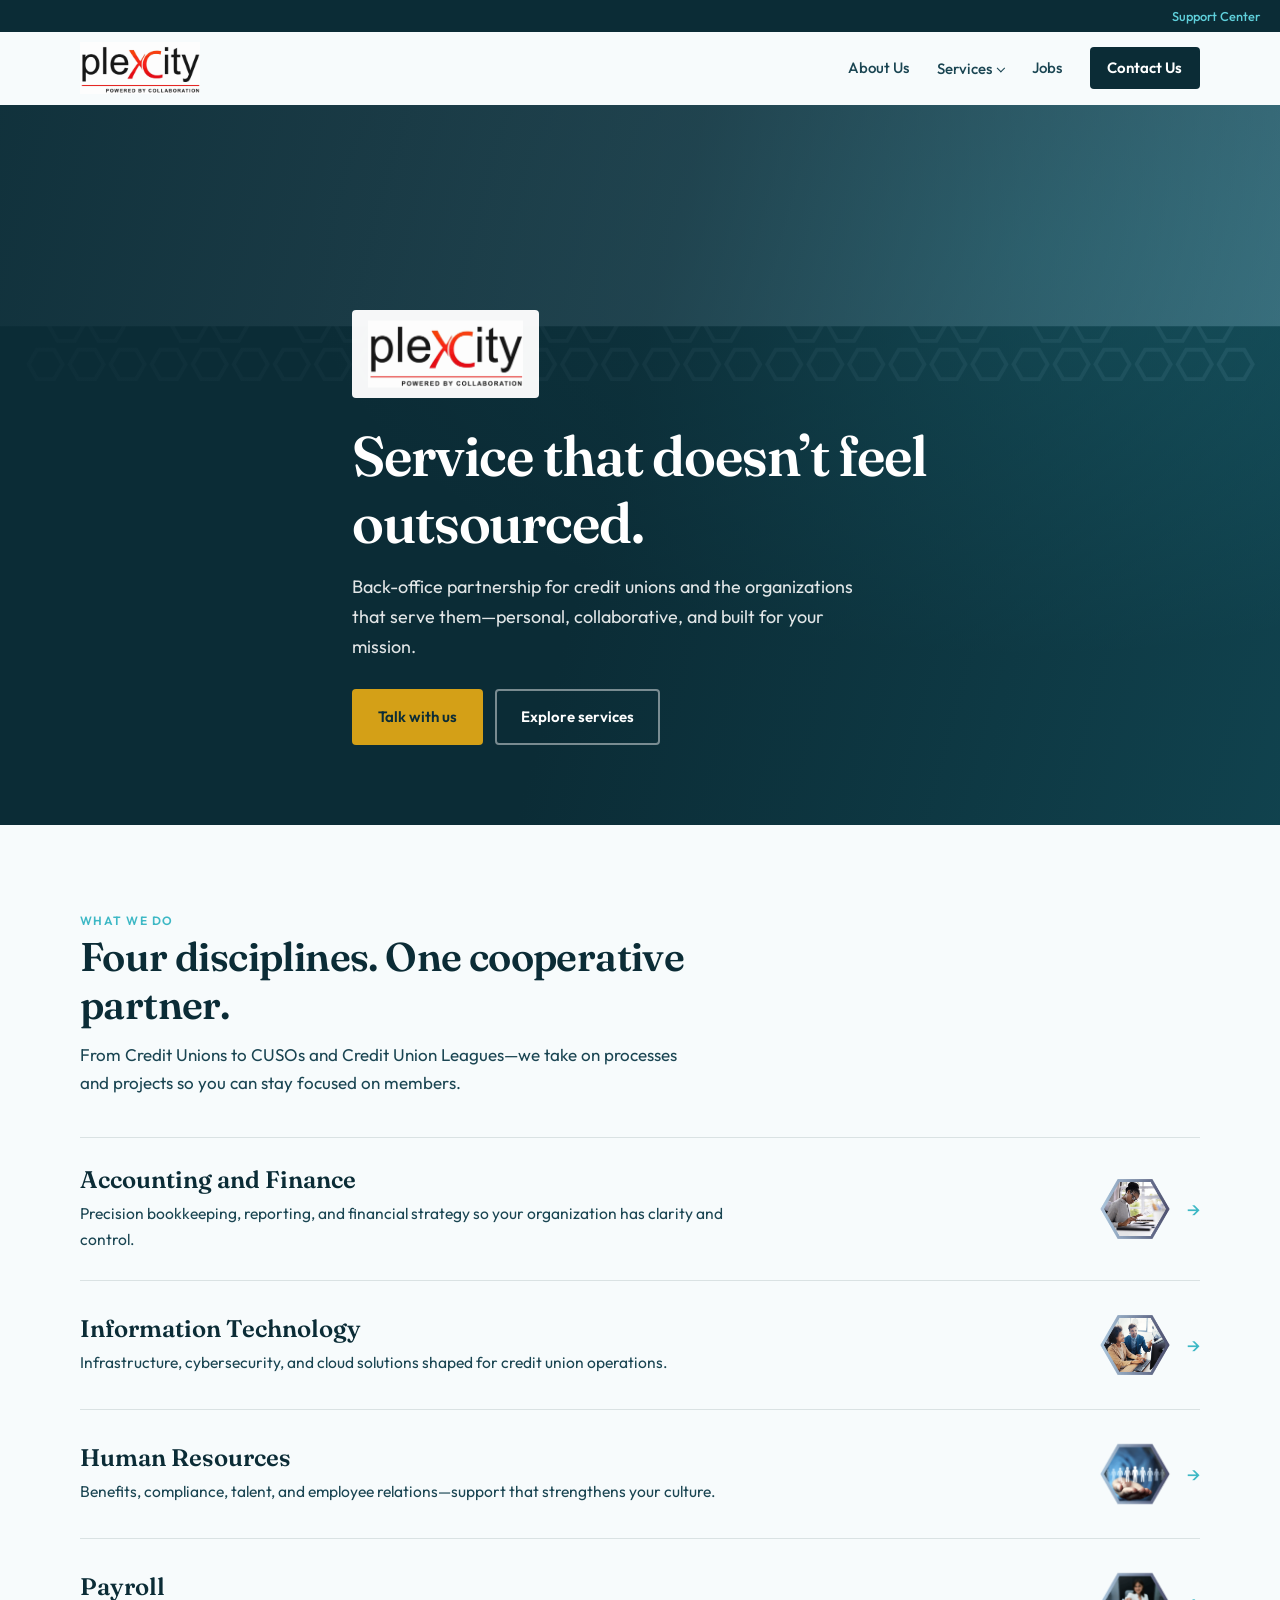
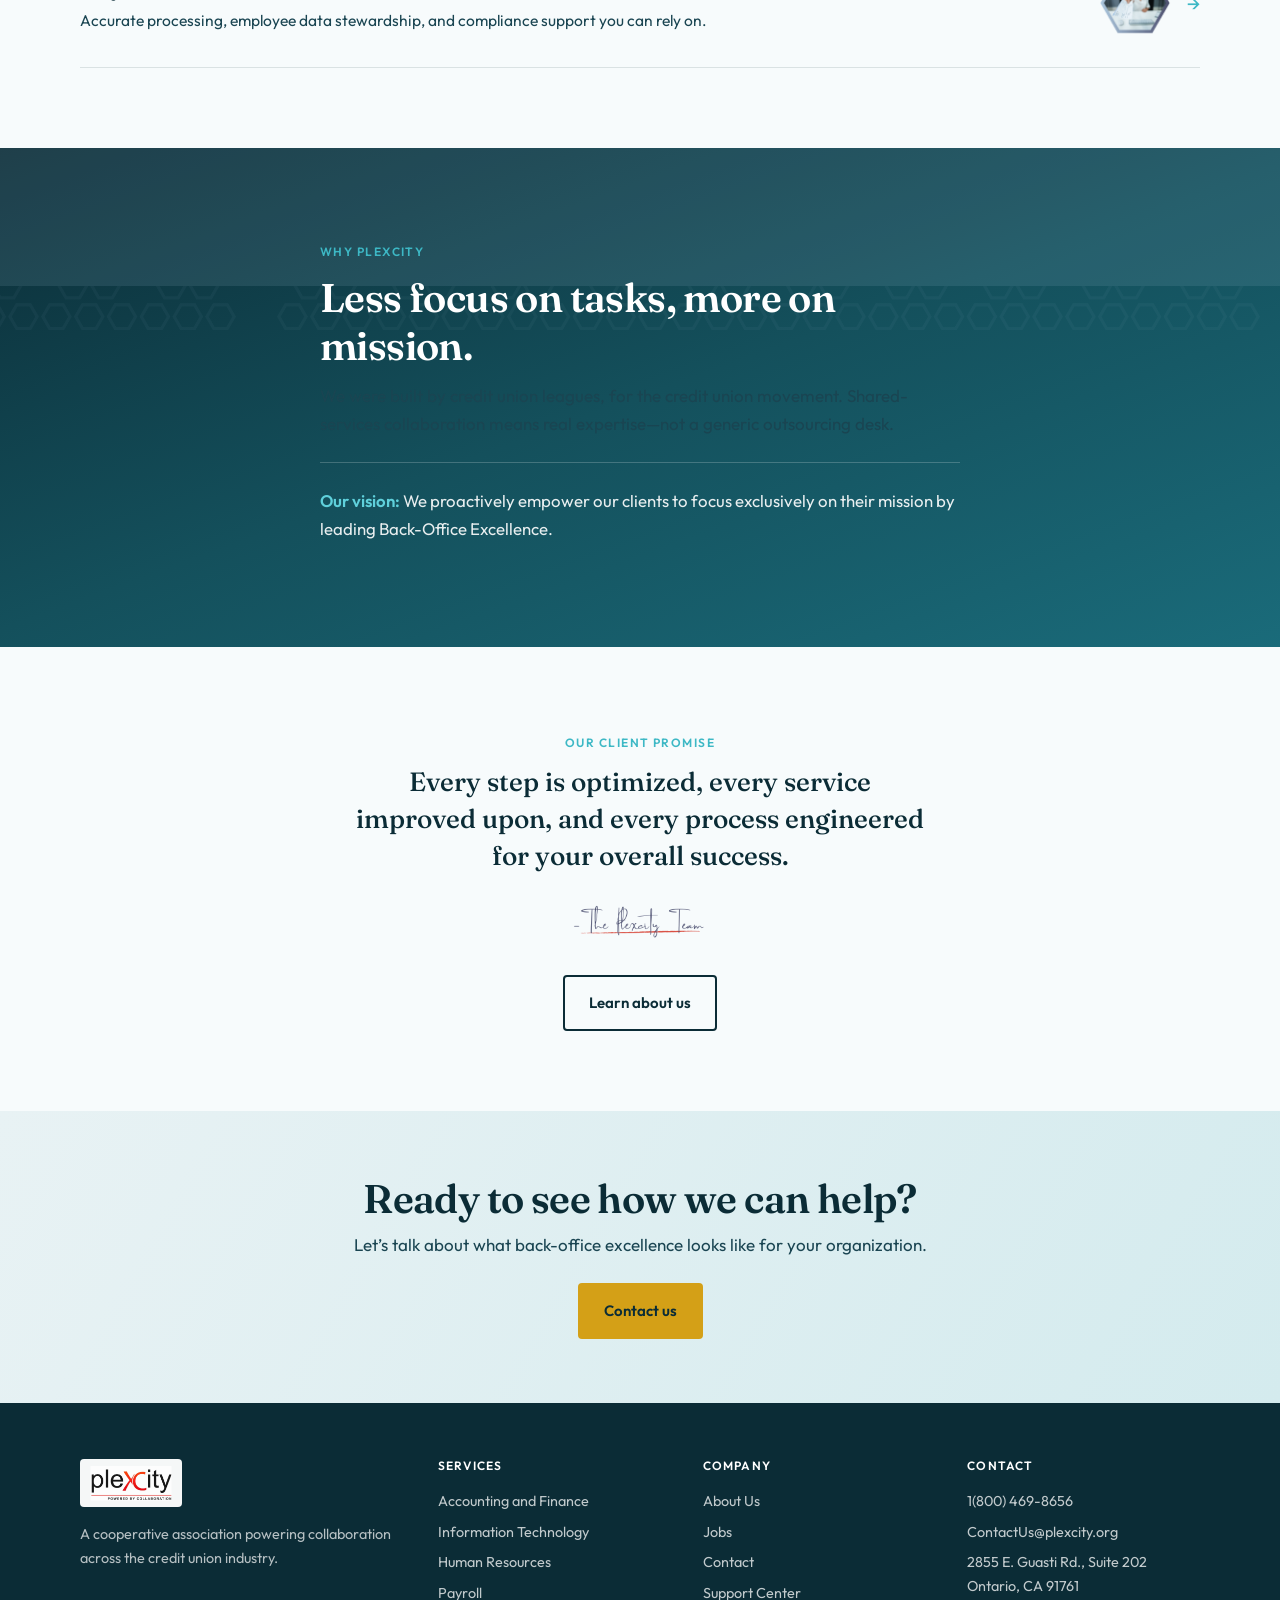
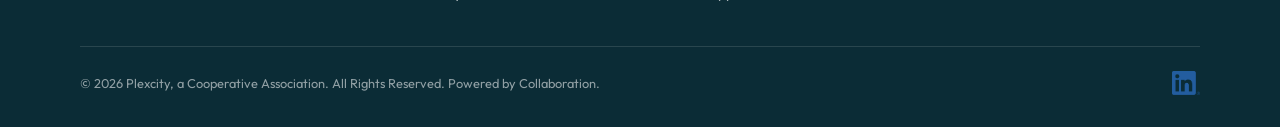
==== index.html @ db1e60e5 "Initial Plexcity multipage redesign. Static multipage site with shared styles, service pages, and br" ====
<!DOCTYPE html>
<html lang="en">
  <head>
    <meta charset="UTF-8" />
    <meta name="viewport" content="width=device-width, initial-scale=1" />
    <title>Plexcity | Powered by Collaboration</title>
    <meta
      name="description"
      content="Plexcity provides back-office excellence for credit unions, CUSOs, and credit union leagues—accounting, IT, HR, and payroll that doesn't feel outsourced."
    />
    <link rel="icon" href="assets/favicon.png" type="image/png" />
    <link rel="stylesheet" href="css/styles.css" />
  </head>
  <body>
    <a class="skip-link" href="#main">Skip to content</a>
    <div class="support-bar">
      <a href="https://plexcity.freshservice.com" target="_blank" rel="noopener">Support Center</a>
    </div>
    <header class="site-header">
      <div class="container header-inner">
        <a class="logo-link" href="index.html" aria-current="page">
          <img src="assets/logo.jpg" alt="Plexcity — Powered by Collaboration" />
        </a>
        <button class="nav-toggle" type="button" aria-expanded="false" aria-controls="site-nav">Menu</button>
        <nav class="site-nav" id="site-nav" aria-label="Primary">
          <a href="about.html">About Us</a>
          <div class="nav-dropdown">
            <button type="button" aria-expanded="false">Services</button>
            <div class="dropdown-menu">
              <a href="services/accounting.html">Accounting and Finance</a>
              <a href="services/it.html">Information Technology</a>
              <a href="services/hr.html">Human Resources</a>
              <a href="services/payroll.html">Payroll</a>
            </div>
          </div>
          <a href="jobs.html">Jobs</a>
          <a class="nav-cta" href="contact.html">Contact Us</a>
        </nav>
      </div>
    </header>

    <main id="main">
      <section class="hero">
        <div class="hero-media" aria-hidden="true">
          <img src="assets/hex-bg.png" alt="" />
        </div>
        <div class="hero-content">
          <div class="hero-brand">
            <img src="assets/logo.jpg" alt="Plexcity" />
          </div>
          <h1>Service that doesn’t feel outsourced.</h1>
          <p class="lede">
            Back-office partnership for credit unions and the organizations that serve them—personal,
            collaborative, and built for your mission.
          </p>
          <div class="btn-group">
            <a class="btn btn-primary" href="contact.html">Talk with us</a>
            <a class="btn btn-secondary" href="#services">Explore services</a>
          </div>
        </div>
      </section>

      <section class="section" id="services">
        <div class="container">
          <div class="section-head reveal">
            <p class="eyebrow">What we do</p>
            <h2>Four disciplines. One cooperative partner.</h2>
            <p>
              From Credit Unions to CUSOs and Credit Union Leagues—we take on processes and projects so
              you can stay focused on members.
            </p>
          </div>
          <div class="service-rows">
            <a class="service-row reveal" href="services/accounting.html">
              <div>
                <h3>Accounting and Finance</h3>
                <p>
                  Precision bookkeeping, reporting, and financial strategy so your organization has
                  clarity and control.
                </p>
              </div>
              <div class="service-row-meta">
                <img src="assets/service-accounting.png" alt="" />
                <span class="service-arrow" aria-hidden="true">→</span>
              </div>
            </a>
            <a class="service-row reveal" href="services/it.html">
              <div>
                <h3>Information Technology</h3>
                <p>
                  Infrastructure, cybersecurity, and cloud solutions shaped for credit union
                  operations.
                </p>
              </div>
              <div class="service-row-meta">
                <img src="assets/service-it.png" alt="" />
                <span class="service-arrow" aria-hidden="true">→</span>
              </div>
            </a>
            <a class="service-row reveal" href="services/hr.html">
              <div>
                <h3>Human Resources</h3>
                <p>
                  Benefits, compliance, talent, and employee relations—support that strengthens your
                  culture.
                </p>
              </div>
              <div class="service-row-meta">
                <img src="assets/service-hr.png" alt="" />
                <span class="service-arrow" aria-hidden="true">→</span>
              </div>
            </a>
            <a class="service-row reveal" href="services/payroll.html">
              <div>
                <h3>Payroll</h3>
                <p>
                  Accurate processing, employee data stewardship, and compliance support you can rely
                  on.
                </p>
              </div>
              <div class="service-row-meta">
                <img src="assets/service-payroll.png" alt="" />
                <span class="service-arrow" aria-hidden="true">→</span>
              </div>
            </a>
          </div>
        </div>
      </section>

      <section class="mission-band">
        <div class="container reveal">
          <p class="eyebrow">Why Plexcity</p>
          <h2>Less focus on tasks, more on mission.</h2>
          <p>
            We were built by credit union leagues, for the credit union movement. Shared-services
            collaboration means real expertise—not a generic outsourcing desk.
          </p>
          <p class="vision">
            <strong>Our vision:</strong> We proactively empower our clients to focus exclusively on
            their mission by leading Back-Office Excellence.
          </p>
        </div>
      </section>

      <section class="section">
        <div class="container">
          <div class="promise reveal">
            <p class="eyebrow">Our Client Promise</p>
            <blockquote>
              Every step is optimized, every service improved upon, and every process engineered for
              your overall success.
            </blockquote>
            <img class="signature" src="assets/signature.png" alt="Signed by the Plexcity Team" />
            <div>
              <a class="btn btn-outline" href="about.html">Learn about us</a>
            </div>
          </div>
        </div>
      </section>

      <section class="cta-band">
        <div class="container reveal">
          <h2>Ready to see how we can help?</h2>
          <p>Let’s talk about what back-office excellence looks like for your organization.</p>
          <a class="btn btn-primary" href="contact.html">Contact us</a>
        </div>
      </section>
    </main>

    <footer class="site-footer">
      <div class="container">
        <div class="footer-grid">
          <div class="footer-brand">
            <img src="assets/logo.jpg" alt="Plexcity" />
            <p>A cooperative association powering collaboration across the credit union industry.</p>
          </div>
          <div>
            <h4>Services</h4>
            <ul>
              <li><a href="services/accounting.html">Accounting and Finance</a></li>
              <li><a href="services/it.html">Information Technology</a></li>
              <li><a href="services/hr.html">Human Resources</a></li>
              <li><a href="services/payroll.html">Payroll</a></li>
            </ul>
          </div>
          <div>
            <h4>Company</h4>
            <ul>
              <li><a href="about.html">About Us</a></li>
              <li><a href="jobs.html">Jobs</a></li>
              <li><a href="contact.html">Contact</a></li>
              <li>
                <a href="https://plexcity.freshservice.com" target="_blank" rel="noopener">Support Center</a>
              </li>
            </ul>
          </div>
          <div>
            <h4>Contact</h4>
            <ul>
              <li><a href="tel:18004698656">1(800) 469-8656</a></li>
              <li><a href="mailto:ContactUs@plexcity.org">ContactUs@plexcity.org</a></li>
              <li>2855 E. Guasti Rd., Suite 202<br />Ontario, CA 91761</li>
            </ul>
          </div>
        </div>
        <div class="footer-bottom">
          <p>© 2026 Plexcity, a Cooperative Association. All Rights Reserved. Powered by Collaboration.</p>
          <a
            class="social-link"
            href="https://www.linkedin.com/company/plexcity"
            target="_blank"
            rel="noopener"
            aria-label="Plexcity on LinkedIn"
          >
            <img src="assets/linkedin.png" alt="" />
          </a>
        </div>
      </div>
    </footer>
    <script src="js/main.js"></script>
  </body>
</html>
---- css/styles.css ----
/* Plexcity redesign — shared styles */
@import url("https://fonts.googleapis.com/css2?family=Fraunces:opsz,wght@9..144,500;9..144,600;9..144,700&family=Outfit:wght@400;500;600;700&display=swap");

:root {
  --ink: #0b2c36;
  --ink-soft: #1a4552;
  --teal: #1a6b7a;
  --aqua: #3db8c5;
  --aqua-bright: #5fd0db;
  --mist: #e8f2f4;
  --paper: #f7fbfc;
  --white: #ffffff;
  --gold: #d4a017;
  --gold-hover: #b8870f;
  --muted: #5a7a82;
  --line: rgba(11, 44, 54, 0.12);
  --shadow: 0 18px 40px rgba(11, 44, 54, 0.12);
  --radius: 4px;
  --font-display: "Fraunces", Georgia, serif;
  --font-body: "Outfit", system-ui, sans-serif;
  --max: 1120px;
  --header-h: 4.5rem;
  --ease: cubic-bezier(0.22, 1, 0.36, 1);
}

*,
*::before,
*::after {
  box-sizing: border-box;
}

html {
  scroll-behavior: smooth;
}

body {
  margin: 0;
  font-family: var(--font-body);
  font-size: 1.0625rem;
  line-height: 1.65;
  color: var(--ink);
  background: var(--paper);
  -webkit-font-smoothing: antialiased;
}

img {
  max-width: 100%;
  height: auto;
  display: block;
}

a {
  color: var(--teal);
  text-decoration-thickness: 1px;
  text-underline-offset: 0.2em;
}

a:hover {
  color: var(--ink);
}

h1,
h2,
h3,
h4 {
  font-family: var(--font-display);
  font-weight: 600;
  line-height: 1.2;
  color: var(--ink);
  margin: 0 0 0.75rem;
}

h1 {
  font-size: clamp(2.25rem, 5vw, 3.5rem);
  letter-spacing: -0.02em;
}

h2 {
  font-size: clamp(1.75rem, 3.5vw, 2.5rem);
  letter-spacing: -0.015em;
}

h3 {
  font-size: clamp(1.25rem, 2vw, 1.5rem);
}

p {
  margin: 0 0 1rem;
  color: var(--ink-soft);
}

.container {
  width: min(100% - 2.5rem, var(--max));
  margin-inline: auto;
}

.skip-link {
  position: absolute;
  left: 1rem;
  top: -100px;
  background: var(--ink);
  color: var(--white);
  padding: 0.5rem 1rem;
  z-index: 1000;
}

.skip-link:focus {
  top: 1rem;
}

/* ——— Header ——— */
.site-header {
  position: sticky;
  top: 0;
  z-index: 100;
  background: rgba(247, 251, 252, 0.92);
  backdrop-filter: blur(12px);
  border-bottom: 1px solid transparent;
  transition: border-color 0.3s var(--ease), box-shadow 0.3s var(--ease);
}

.site-header.is-scrolled {
  border-bottom-color: var(--line);
  box-shadow: 0 4px 24px rgba(11, 44, 54, 0.06);
}

.header-inner {
  display: flex;
  align-items: center;
  justify-content: space-between;
  min-height: var(--header-h);
  gap: 1.5rem;
}

.logo-link {
  display: block;
  flex-shrink: 0;
}

.logo-link img {
  height: 52px;
  width: auto;
}

.nav-toggle {
  display: none;
  background: none;
  border: 1px solid var(--line);
  border-radius: var(--radius);
  padding: 0.5rem 0.75rem;
  font-family: var(--font-body);
  font-size: 0.875rem;
  font-weight: 600;
  color: var(--ink);
  cursor: pointer;
}

.site-nav {
  display: flex;
  align-items: center;
  gap: 0.25rem 1.75rem;
}

.site-nav a {
  color: var(--ink-soft);
  text-decoration: none;
  font-size: 0.9375rem;
  font-weight: 500;
  transition: color 0.2s;
}

.site-nav a:hover,
.site-nav a[aria-current="page"] {
  color: var(--teal);
}

.nav-dropdown {
  position: relative;
}

.nav-dropdown > button {
  background: none;
  border: none;
  font-family: var(--font-body);
  font-size: 0.9375rem;
  font-weight: 500;
  color: var(--ink-soft);
  cursor: pointer;
  padding: 0;
  display: inline-flex;
  align-items: center;
  gap: 0.35rem;
}

.nav-dropdown > button:hover,
.nav-dropdown.is-open > button {
  color: var(--teal);
}

.nav-dropdown > button::after {
  content: "";
  width: 0.4rem;
  height: 0.4rem;
  border-right: 1.5px solid currentColor;
  border-bottom: 1.5px solid currentColor;
  transform: rotate(45deg) translateY(-1px);
  transition: transform 0.2s;
}

.nav-dropdown.is-open > button::after {
  transform: rotate(-135deg) translateY(-1px);
}

.dropdown-menu {
  display: none;
  position: absolute;
  top: calc(100% + 0.75rem);
  left: 0;
  min-width: 220px;
  background: var(--white);
  border: 1px solid var(--line);
  border-radius: var(--radius);
  box-shadow: var(--shadow);
  padding: 0.5rem 0;
  z-index: 50;
}

.nav-dropdown.is-open .dropdown-menu {
  display: block;
  animation: fadeDown 0.25s var(--ease);
}

.dropdown-menu a {
  display: block;
  padding: 0.6rem 1.1rem;
  color: var(--ink-soft);
  text-decoration: none;
  font-size: 0.9rem;
}

.dropdown-menu a:hover {
  background: var(--mist);
  color: var(--teal);
}

.nav-cta {
  background: var(--ink) !important;
  color: var(--white) !important;
  padding: 0.55rem 1.1rem !important;
  border-radius: var(--radius);
  text-decoration: none !important;
  font-weight: 600 !important;
  transition: background 0.2s !important;
}

.nav-cta:hover {
  background: var(--teal) !important;
  color: var(--white) !important;
}

.support-bar {
  background: var(--ink);
  color: rgba(255, 255, 255, 0.85);
  font-size: 0.8rem;
  text-align: right;
  padding: 0.35rem 0;
}

.support-bar a {
  color: var(--aqua-bright);
  text-decoration: none;
  margin-right: 1.25rem;
  font-weight: 500;
}

.support-bar a:hover {
  color: var(--white);
}

/* ——— Buttons ——— */
.btn {
  display: inline-flex;
  align-items: center;
  justify-content: center;
  gap: 0.5rem;
  font-family: var(--font-body);
  font-size: 0.9375rem;
  font-weight: 600;
  padding: 0.85rem 1.5rem;
  border-radius: var(--radius);
  border: 2px solid transparent;
  text-decoration: none;
  cursor: pointer;
  transition: background 0.25s, color 0.25s, border-color 0.25s, transform 0.25s;
}

.btn:hover {
  transform: translateY(-1px);
}

.btn-primary {
  background: var(--gold);
  color: var(--ink);
}

.btn-primary:hover {
  background: var(--gold-hover);
  color: var(--ink);
}

.btn-secondary {
  background: transparent;
  color: var(--white);
  border-color: rgba(255, 255, 255, 0.45);
}

.btn-secondary:hover {
  background: rgba(255, 255, 255, 0.12);
  color: var(--white);
  border-color: var(--white);
}

.btn-outline {
  background: transparent;
  color: var(--ink);
  border-color: var(--ink);
}

.btn-outline:hover {
  background: var(--ink);
  color: var(--white);
}

.btn-group {
  display: flex;
  flex-wrap: wrap;
  gap: 0.75rem;
  margin-top: 1.75rem;
}

/* ——— Hero ——— */
.hero {
  position: relative;
  min-height: min(92vh, 720px);
  display: flex;
  align-items: flex-end;
  overflow: hidden;
  background: var(--ink);
  color: var(--white);
}

.hero-media {
  position: absolute;
  inset: 0;
  z-index: 0;
}

.hero-media img,
.hero-media video {
  width: 100%;
  height: 100%;
  object-fit: cover;
  opacity: 0.45;
}

.hero-media::after {
  content: "";
  position: absolute;
  inset: 0;
  background:
    linear-gradient(105deg, rgba(11, 44, 54, 0.92) 0%, rgba(11, 44, 54, 0.7) 48%, rgba(26, 107, 122, 0.35) 100%),
    radial-gradient(ellipse at 80% 20%, rgba(61, 184, 197, 0.25), transparent 50%);
}

.hero-content {
  position: relative;
  z-index: 1;
  width: min(100% - 2.5rem, var(--max));
  margin: 0 auto;
  padding: 4rem 0 5rem;
  max-width: 36rem;
}

.hero-brand {
  margin-bottom: 1.5rem;
  opacity: 0;
  animation: riseIn 0.8s var(--ease) 0.1s forwards;
}

.hero-brand img {
  height: clamp(64px, 10vw, 88px);
  width: auto;
  background: rgba(255, 255, 255, 0.96);
  padding: 0.65rem 1rem;
  border-radius: var(--radius);
}

.hero h1 {
  color: var(--white);
  margin-bottom: 1rem;
  opacity: 0;
  animation: riseIn 0.8s var(--ease) 0.25s forwards;
}

.hero .lede {
  color: rgba(255, 255, 255, 0.88);
  font-size: 1.125rem;
  max-width: 32rem;
  margin-bottom: 0;
  opacity: 0;
  animation: riseIn 0.8s var(--ease) 0.4s forwards;
}

.hero .btn-group {
  opacity: 0;
  animation: riseIn 0.8s var(--ease) 0.55s forwards;
}

/* Page hero (inner pages) */
.page-hero {
  position: relative;
  padding: 4.5rem 0 3.5rem;
  background:
    linear-gradient(135deg, var(--ink) 0%, var(--ink-soft) 55%, var(--teal) 100%);
  color: var(--white);
  overflow: hidden;
}

.page-hero::before {
  content: "";
  position: absolute;
  inset: 0;
  background-image: url("../assets/hex-bg.png");
  background-size: cover;
  background-position: center;
  opacity: 0.15;
  mix-blend-mode: soft-light;
}

.page-hero .container {
  position: relative;
  z-index: 1;
}

.page-hero h1 {
  color: var(--white);
  max-width: 18ch;
}

.page-hero .lede {
  color: rgba(255, 255, 255, 0.88);
  max-width: 36rem;
  font-size: 1.125rem;
  margin-bottom: 0;
}

.eyebrow {
  display: inline-block;
  font-family: var(--font-body);
  font-size: 0.75rem;
  font-weight: 600;
  letter-spacing: 0.12em;
  text-transform: uppercase;
  color: var(--aqua);
  margin-bottom: 0.75rem;
}

.page-hero .eyebrow {
  color: var(--aqua-bright);
}

/* ——— Sections ——— */
.section {
  padding: 5rem 0;
}

.section-tight {
  padding: 3.5rem 0;
}

.section-mist {
  background: var(--mist);
}

.section-ink {
  background: var(--ink);
  color: var(--white);
}

.section-ink h2,
.section-ink h3 {
  color: var(--white);
}

.section-ink p {
  color: rgba(255, 255, 255, 0.82);
}

.section-head {
  max-width: 38rem;
  margin-bottom: 2.5rem;
}

.section-head p {
  margin-bottom: 0;
}

/* Mission band */
.mission-band {
  position: relative;
  padding: 5.5rem 0;
  background:
    linear-gradient(160deg, #0b2c36 0%, #14505c 50%, #1a6b7a 100%);
  color: var(--white);
  overflow: hidden;
}

.mission-band::before {
  content: "";
  position: absolute;
  inset: 0;
  background-image: url("../assets/hex-bg.png");
  background-size: 80%;
  background-position: right center;
  opacity: 0.12;
}

.mission-band .container {
  position: relative;
  z-index: 1;
  max-width: 40rem;
}

.mission-band h2 {
  color: var(--white);
}

.mission-band .vision {
  margin-top: 1.5rem;
  padding-top: 1.5rem;
  border-top: 1px solid rgba(255, 255, 255, 0.2);
  font-size: 1.05rem;
  color: rgba(255, 255, 255, 0.9);
}

.mission-band .vision strong {
  color: var(--aqua-bright);
  font-weight: 600;
}

/* Service links — not cards; editorial rows */
.service-rows {
  display: grid;
  gap: 0;
  border-top: 1px solid var(--line);
}

.service-row {
  display: grid;
  grid-template-columns: minmax(0, 1fr) auto;
  gap: 1.5rem;
  align-items: center;
  padding: 1.75rem 0;
  border-bottom: 1px solid var(--line);
  text-decoration: none;
  color: inherit;
  transition: background 0.25s, padding 0.25s;
}

.service-row:hover {
  background: rgba(61, 184, 197, 0.08);
  padding-left: 0.75rem;
  padding-right: 0.75rem;
}

.service-row h3 {
  margin-bottom: 0.35rem;
  color: var(--ink);
  transition: color 0.2s;
}

.service-row:hover h3 {
  color: var(--teal);
}

.service-row p {
  margin: 0;
  font-size: 0.975rem;
  max-width: 42rem;
}

.service-row-meta {
  display: flex;
  align-items: center;
  gap: 1rem;
  flex-shrink: 0;
}

.service-row-meta img {
  width: 72px;
  height: 72px;
  object-fit: cover;
  border-radius: 50%;
}

.service-arrow {
  font-size: 1.25rem;
  color: var(--aqua);
  transition: transform 0.25s var(--ease);
}

.service-row:hover .service-arrow {
  transform: translateX(4px);
}

/* Promise */
.promise {
  text-align: center;
  max-width: 36rem;
  margin: 0 auto;
}

.promise h2 {
  margin-bottom: 1rem;
}

.promise blockquote {
  font-family: var(--font-display);
  font-size: clamp(1.25rem, 2.5vw, 1.65rem);
  font-weight: 500;
  line-height: 1.4;
  color: var(--ink);
  margin: 0 0 1.5rem;
  quotes: none;
}

.promise .signature {
  margin: 0 auto 1.75rem;
  height: 48px;
  width: auto;
  opacity: 0.85;
}

/* Values grid */
.values {
  display: grid;
  grid-template-columns: repeat(2, 1fr);
  gap: 2rem 2.5rem;
}

.value-item h3 {
  margin-bottom: 0.4rem;
  font-size: 1.15rem;
}

.value-item p {
  margin: 0;
  font-size: 0.975rem;
}

/* Story / content layout */
.split {
  display: grid;
  grid-template-columns: 1fr 1fr;
  gap: 3rem;
  align-items: start;
}

.split-wide {
  grid-template-columns: 1.1fr 0.9fr;
}

.stat-list {
  list-style: none;
  margin: 1.5rem 0 0;
  padding: 0;
  display: grid;
  gap: 1.25rem;
}

.stat-list li {
  padding-left: 1rem;
  border-left: 3px solid var(--aqua);
}

.stat-list strong {
  display: block;
  font-family: var(--font-display);
  font-size: 1.5rem;
  color: var(--ink);
  margin-bottom: 0.15rem;
}

.stat-list span {
  font-size: 0.9rem;
  color: var(--muted);
}

/* Service detail */
.service-intro {
  max-width: 40rem;
  margin-bottom: 3rem;
}

.offerings {
  display: grid;
  gap: 2.5rem;
}

.offering h3 {
  padding-bottom: 0.75rem;
  border-bottom: 2px solid var(--aqua);
  margin-bottom: 1rem;
}

.offering ul {
  margin: 0;
  padding: 0;
  list-style: none;
  display: grid;
  gap: 0.55rem;
}

.offering li {
  position: relative;
  padding-left: 1.25rem;
  color: var(--ink-soft);
  font-size: 0.975rem;
}

.offering li::before {
  content: "";
  position: absolute;
  left: 0;
  top: 0.55em;
  width: 0.45rem;
  height: 0.45rem;
  background: var(--teal);
  border-radius: 50%;
}

.tools-note {
  margin-top: 3rem;
  padding: 1.75rem 2rem;
  background: var(--mist);
  border-left: 4px solid var(--teal);
}

.tools-note p:last-child {
  margin-bottom: 0;
}

.testimonial {
  margin: 0;
  padding: 0;
}

.testimonial p {
  font-family: var(--font-display);
  font-size: clamp(1.2rem, 2.2vw, 1.5rem);
  font-weight: 500;
  line-height: 1.4;
  color: var(--ink);
  margin-bottom: 1rem;
}

.testimonial cite {
  font-style: normal;
  font-size: 0.9rem;
  color: var(--muted);
  font-weight: 500;
}

.compliance {
  font-size: 0.9rem;
  color: var(--muted);
  margin-top: 1.5rem;
}

/* Contact */
.contact-grid {
  display: grid;
  grid-template-columns: 1fr 1fr;
  gap: 3rem;
}

.contact-details {
  list-style: none;
  margin: 0;
  padding: 0;
  display: grid;
  gap: 1.5rem;
}

.contact-details li strong {
  display: block;
  font-size: 0.75rem;
  letter-spacing: 0.1em;
  text-transform: uppercase;
  color: var(--teal);
  margin-bottom: 0.35rem;
}

.contact-details a {
  color: var(--ink);
  text-decoration: none;
  font-size: 1.15rem;
  font-weight: 500;
}

.contact-details a:hover {
  color: var(--teal);
}

.contact-form {
  display: grid;
  gap: 1rem;
}

.contact-form label {
  display: grid;
  gap: 0.35rem;
  font-size: 0.875rem;
  font-weight: 600;
  color: var(--ink);
}

.contact-form input,
.contact-form select,
.contact-form textarea {
  font-family: var(--font-body);
  font-size: 1rem;
  padding: 0.75rem 0.9rem;
  border: 1px solid var(--line);
  border-radius: var(--radius);
  background: var(--white);
  color: var(--ink);
}

.contact-form input:focus,
.contact-form select:focus,
.contact-form textarea:focus {
  outline: 2px solid var(--aqua);
  outline-offset: 1px;
  border-color: var(--aqua);
}

.contact-form textarea {
  min-height: 140px;
  resize: vertical;
}

.form-note {
  font-size: 0.85rem;
  color: var(--muted);
  margin: 0;
}

/* CTA band */
.cta-band {
  padding: 4rem 0;
  text-align: center;
  background: linear-gradient(120deg, var(--mist), #d4ebee);
}

.cta-band h2 {
  margin-bottom: 0.5rem;
}

.cta-band p {
  margin-bottom: 1.5rem;
}

/* Footer */
.site-footer {
  background: var(--ink);
  color: rgba(255, 255, 255, 0.75);
  padding: 3.5rem 0 2rem;
  font-size: 0.9rem;
}

.footer-grid {
  display: grid;
  grid-template-columns: 1.4fr 1fr 1fr 1fr;
  gap: 2rem;
  margin-bottom: 2.5rem;
}

.footer-brand img {
  height: 48px;
  width: auto;
  margin-bottom: 1rem;
  background: rgba(255, 255, 255, 0.96);
  padding: 0.4rem 0.65rem;
  border-radius: var(--radius);
}

.footer-brand p {
  color: rgba(255, 255, 255, 0.7);
  font-size: 0.9rem;
  max-width: 22rem;
}

.site-footer h4 {
  color: var(--white);
  font-family: var(--font-body);
  font-size: 0.75rem;
  font-weight: 600;
  letter-spacing: 0.1em;
  text-transform: uppercase;
  margin-bottom: 1rem;
}

.site-footer ul {
  list-style: none;
  margin: 0;
  padding: 0;
  display: grid;
  gap: 0.45rem;
}

.site-footer a {
  color: rgba(255, 255, 255, 0.75);
  text-decoration: none;
}

.site-footer a:hover {
  color: var(--aqua-bright);
}

.footer-bottom {
  padding-top: 1.5rem;
  border-top: 1px solid rgba(255, 255, 255, 0.12);
  display: flex;
  flex-wrap: wrap;
  justify-content: space-between;
  gap: 1rem;
  align-items: center;
}

.footer-bottom p {
  margin: 0;
  color: rgba(255, 255, 255, 0.55);
  font-size: 0.8rem;
}

.social-link img {
  width: 28px;
  height: auto;
  opacity: 0.85;
}

.social-link:hover img {
  opacity: 1;
}

/* Reveal on scroll */
.reveal {
  opacity: 0;
  transform: translateY(24px);
  transition: opacity 0.7s var(--ease), transform 0.7s var(--ease);
}

.reveal.is-visible {
  opacity: 1;
  transform: translateY(0);
}

@keyframes riseIn {
  from {
    opacity: 0;
    transform: translateY(20px);
  }
  to {
    opacity: 1;
    transform: translateY(0);
  }
}

@keyframes fadeDown {
  from {
    opacity: 0;
    transform: translateY(-6px);
  }
  to {
    opacity: 1;
    transform: translateY(0);
  }
}

/* ——— Responsive ——— */
@media (max-width: 900px) {
  .split,
  .split-wide,
  .contact-grid,
  .footer-grid {
    grid-template-columns: 1fr;
  }

  .values {
    grid-template-columns: 1fr;
  }

  .service-row {
    grid-template-columns: 1fr;
    gap: 1rem;
  }

  .service-row-meta {
    justify-content: space-between;
  }

  .nav-toggle {
    display: block;
  }

  .site-nav {
    display: none;
    position: absolute;
    top: 100%;
    left: 0;
    right: 0;
    flex-direction: column;
    align-items: stretch;
    background: var(--white);
    border-bottom: 1px solid var(--line);
    box-shadow: var(--shadow);
    padding: 1rem 1.25rem 1.25rem;
    gap: 0;
  }

  .site-nav.is-open {
    display: flex;
  }

  .site-nav a,
  .nav-dropdown > button {
    padding: 0.75rem 0;
    border-bottom: 1px solid var(--line);
    width: 100%;
    text-align: left;
    justify-content: space-between;
  }

  .nav-cta {
    margin-top: 0.75rem;
    text-align: center !important;
    border-bottom: none !important;
  }

  .dropdown-menu {
    position: static;
    box-shadow: none;
    border: none;
    padding: 0 0 0.5rem 0.75rem;
    min-width: 0;
  }

  .header-inner {
    position: relative;
  }
}

@media (max-width: 600px) {
  .hero {
    min-height: 85vh;
    align-items: center;
  }

  .hero-content {
    padding: 3rem 0 3.5rem;
  }

  .section {
    padding: 3.5rem 0;
  }

  .service-row-meta img {
    width: 56px;
    height: 56px;
  }
}

@media (prefers-reduced-motion: reduce) {
  *,
  *::before,
  *::after {
    animation-duration: 0.01ms !important;
    animation-iteration-count: 1 !important;
    transition-duration: 0.01ms !important;
  }

  .reveal {
    opacity: 1;
    transform: none;
  }

  .hero-brand,
  .hero h1,
  .hero .lede,
  .hero .btn-group {
    opacity: 1;
    animation: none;
  }
}
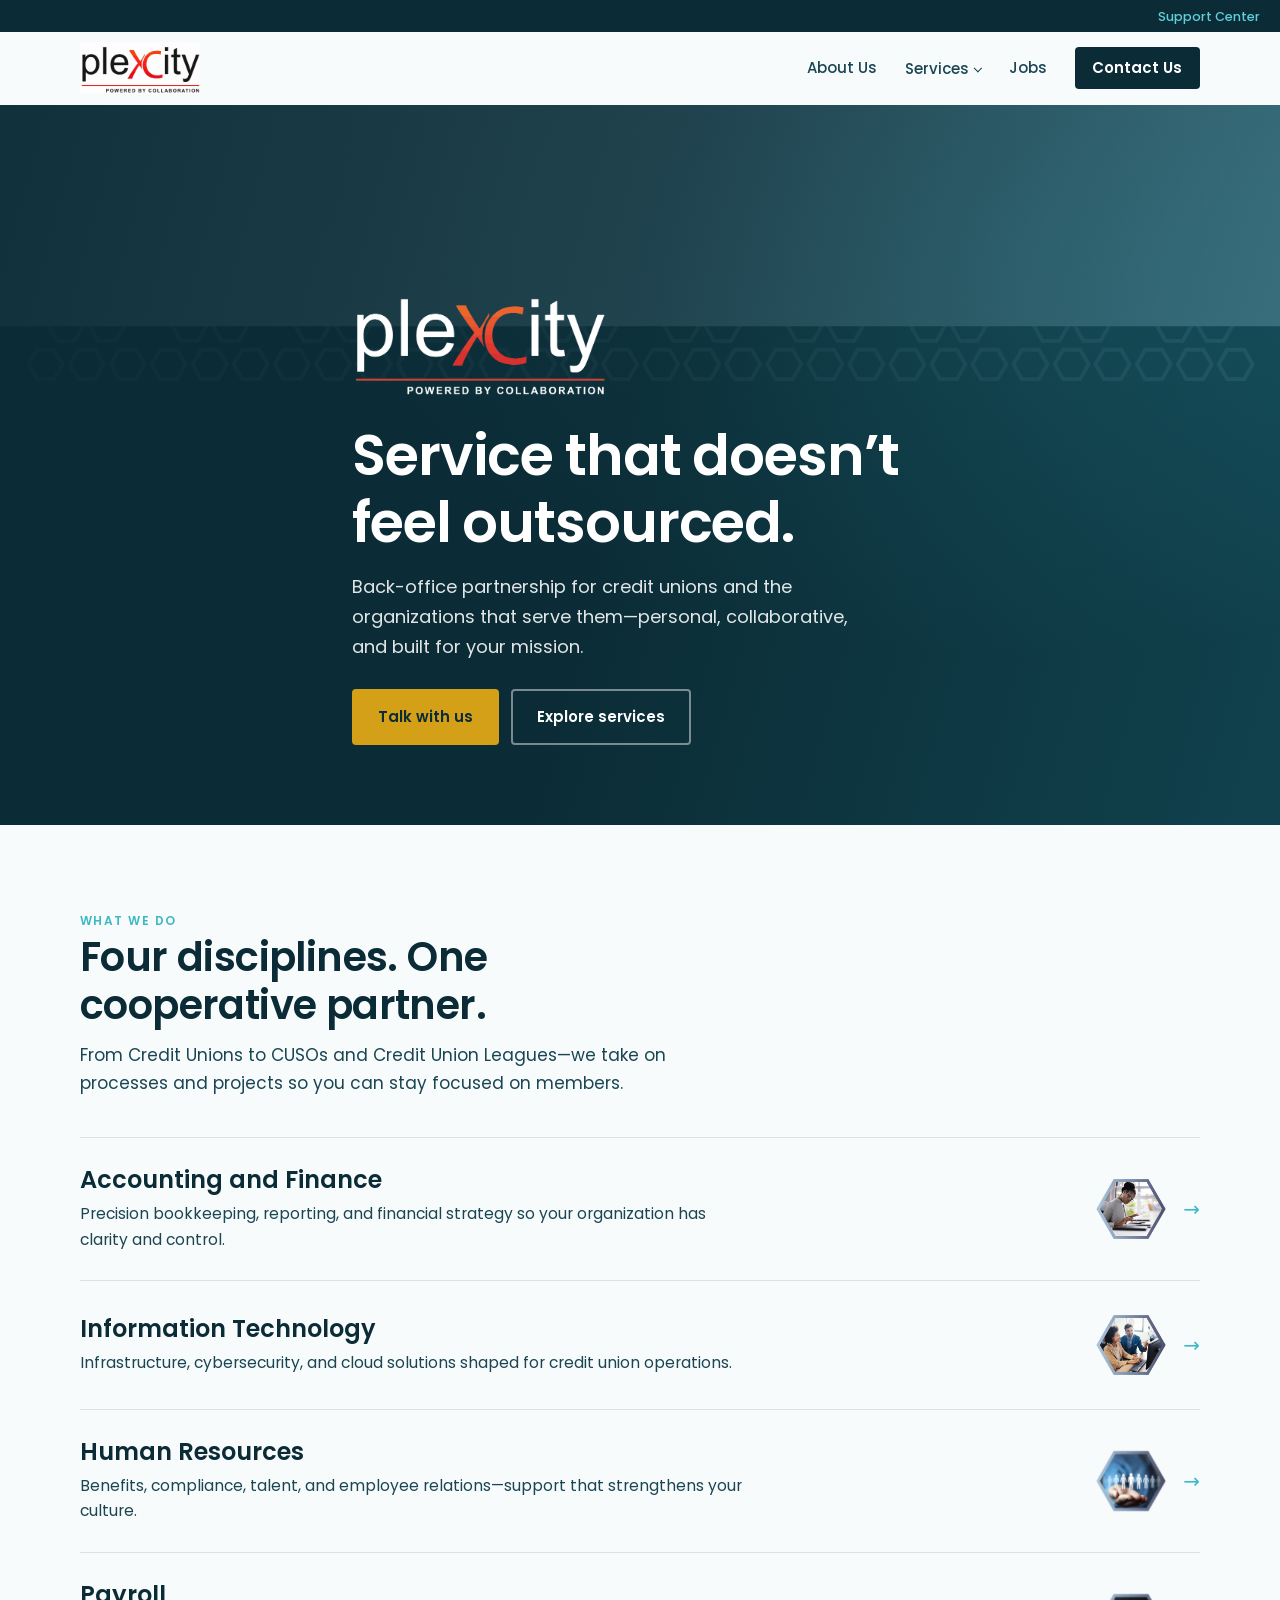
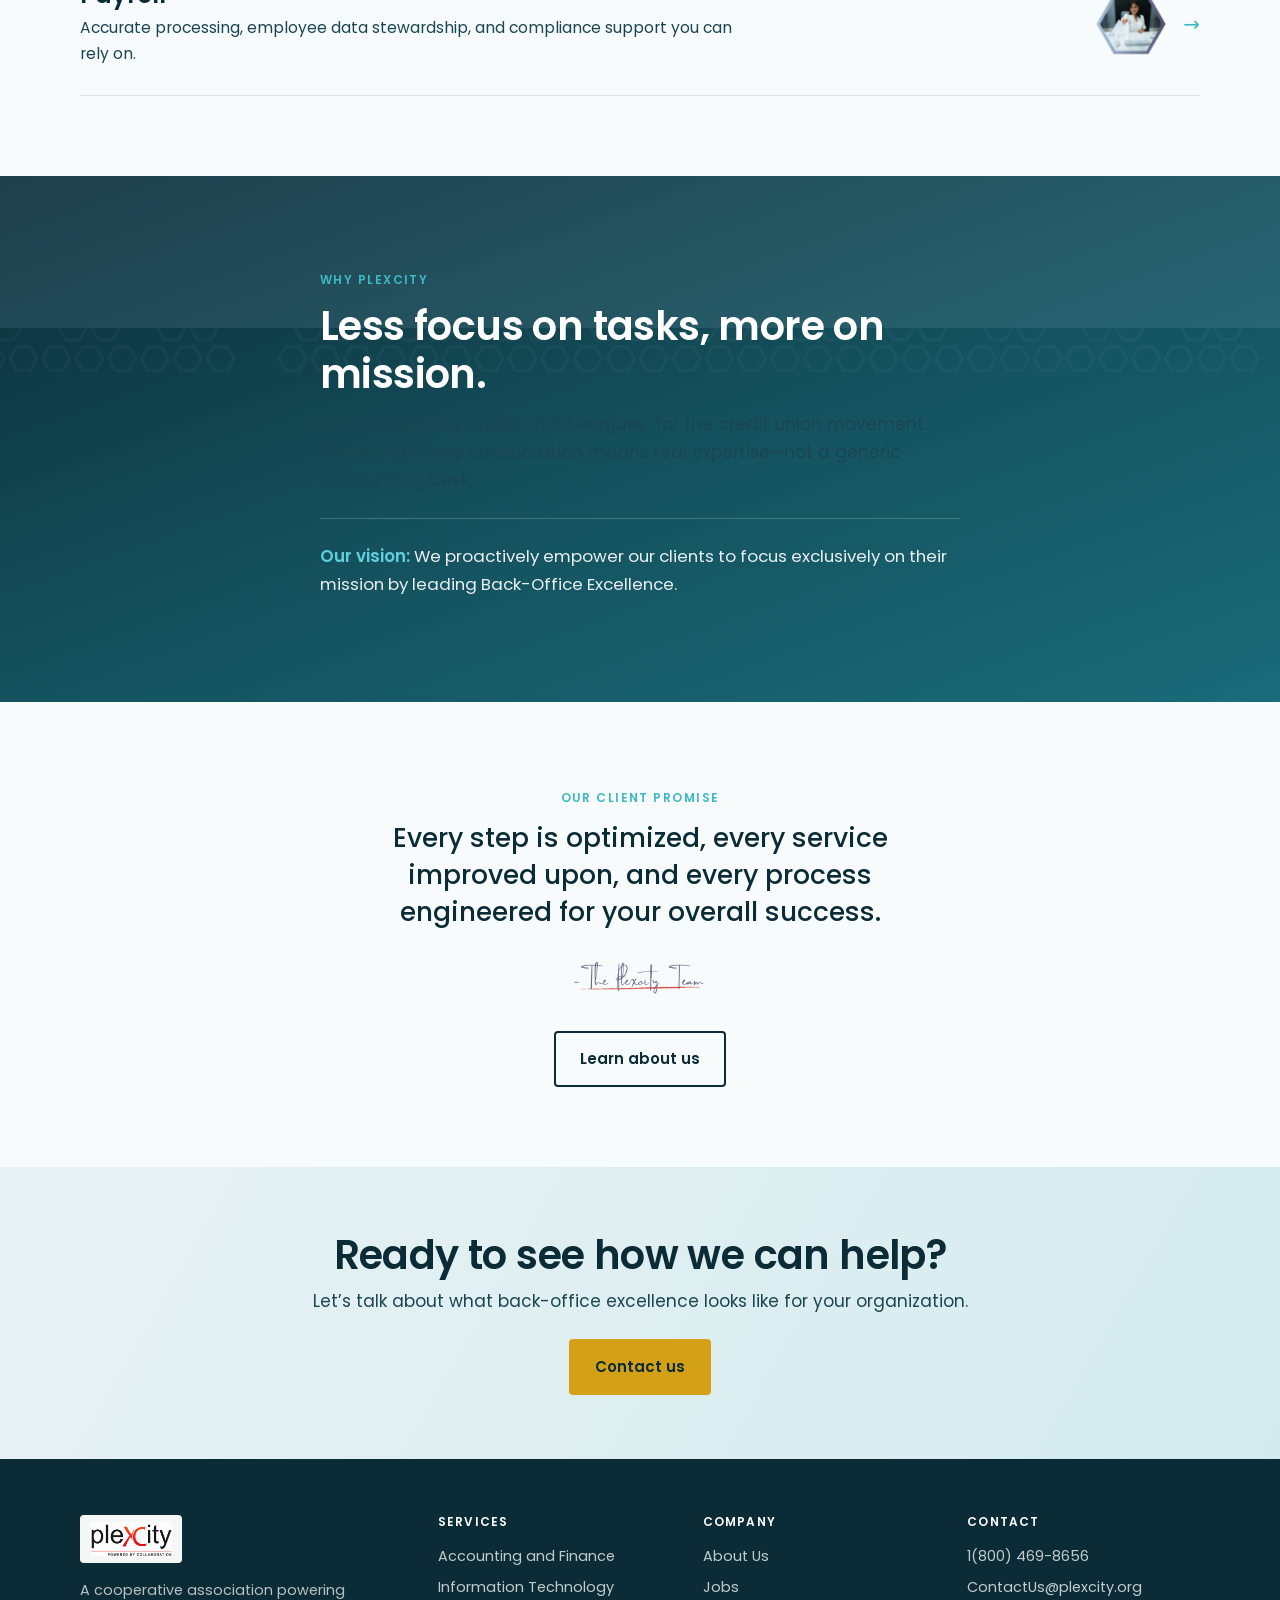
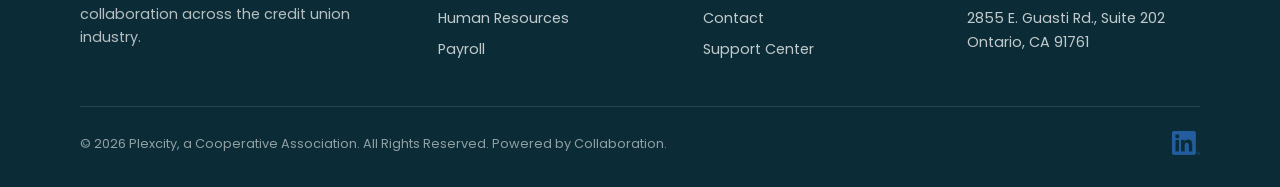
==== commit 36eaaf48: "Use the dark brand wordmark as the homepage hero logo. Add logo-hero.png and drop the white plate so" ====
--- a/index.html
+++ b/index.html
@@ -46,7 +46,7 @@
         </div>
         <div class="hero-content">
           <div class="hero-brand">
-            <img src="assets/logo.jpg" alt="Plexcity" />
+            <img src="assets/logo-hero.png" alt="Plexcity — Powered by Collaboration" />
           </div>
           <h1>Service that doesn’t feel outsourced.</h1>
           <p class="lede">
--- a/css/styles.css
+++ b/css/styles.css
@@ -1,5 +1,5 @@
 /* Plexcity redesign — shared styles */
-@import url("https://fonts.googleapis.com/css2?family=Fraunces:opsz,wght@9..144,500;9..144,600;9..144,700&family=Outfit:wght@400;500;600;700&display=swap");
+@import url("https://fonts.googleapis.com/css2?family=Poppins:wght@400;500;600;700&display=swap");
 
 :root {
   --ink: #0b2c36;
@@ -16,8 +16,8 @@
   --line: rgba(11, 44, 54, 0.12);
   --shadow: 0 18px 40px rgba(11, 44, 54, 0.12);
   --radius: 4px;
-  --font-display: "Fraunces", Georgia, serif;
-  --font-body: "Outfit", system-ui, sans-serif;
+  --font-display: "Poppins", system-ui, sans-serif;
+  --font-body: "Poppins", system-ui, sans-serif;
   --max: 1120px;
   --header-h: 4.5rem;
   --ease: cubic-bezier(0.22, 1, 0.36, 1);
@@ -388,10 +388,8 @@
 }
 
 .hero-brand img {
-  height: clamp(64px, 10vw, 88px);
+  height: clamp(72px, 12vw, 110px);
   width: auto;
-  background: rgba(255, 255, 255, 0.96);
-  padding: 0.65rem 1rem;
   border-radius: var(--radius);
 }
 
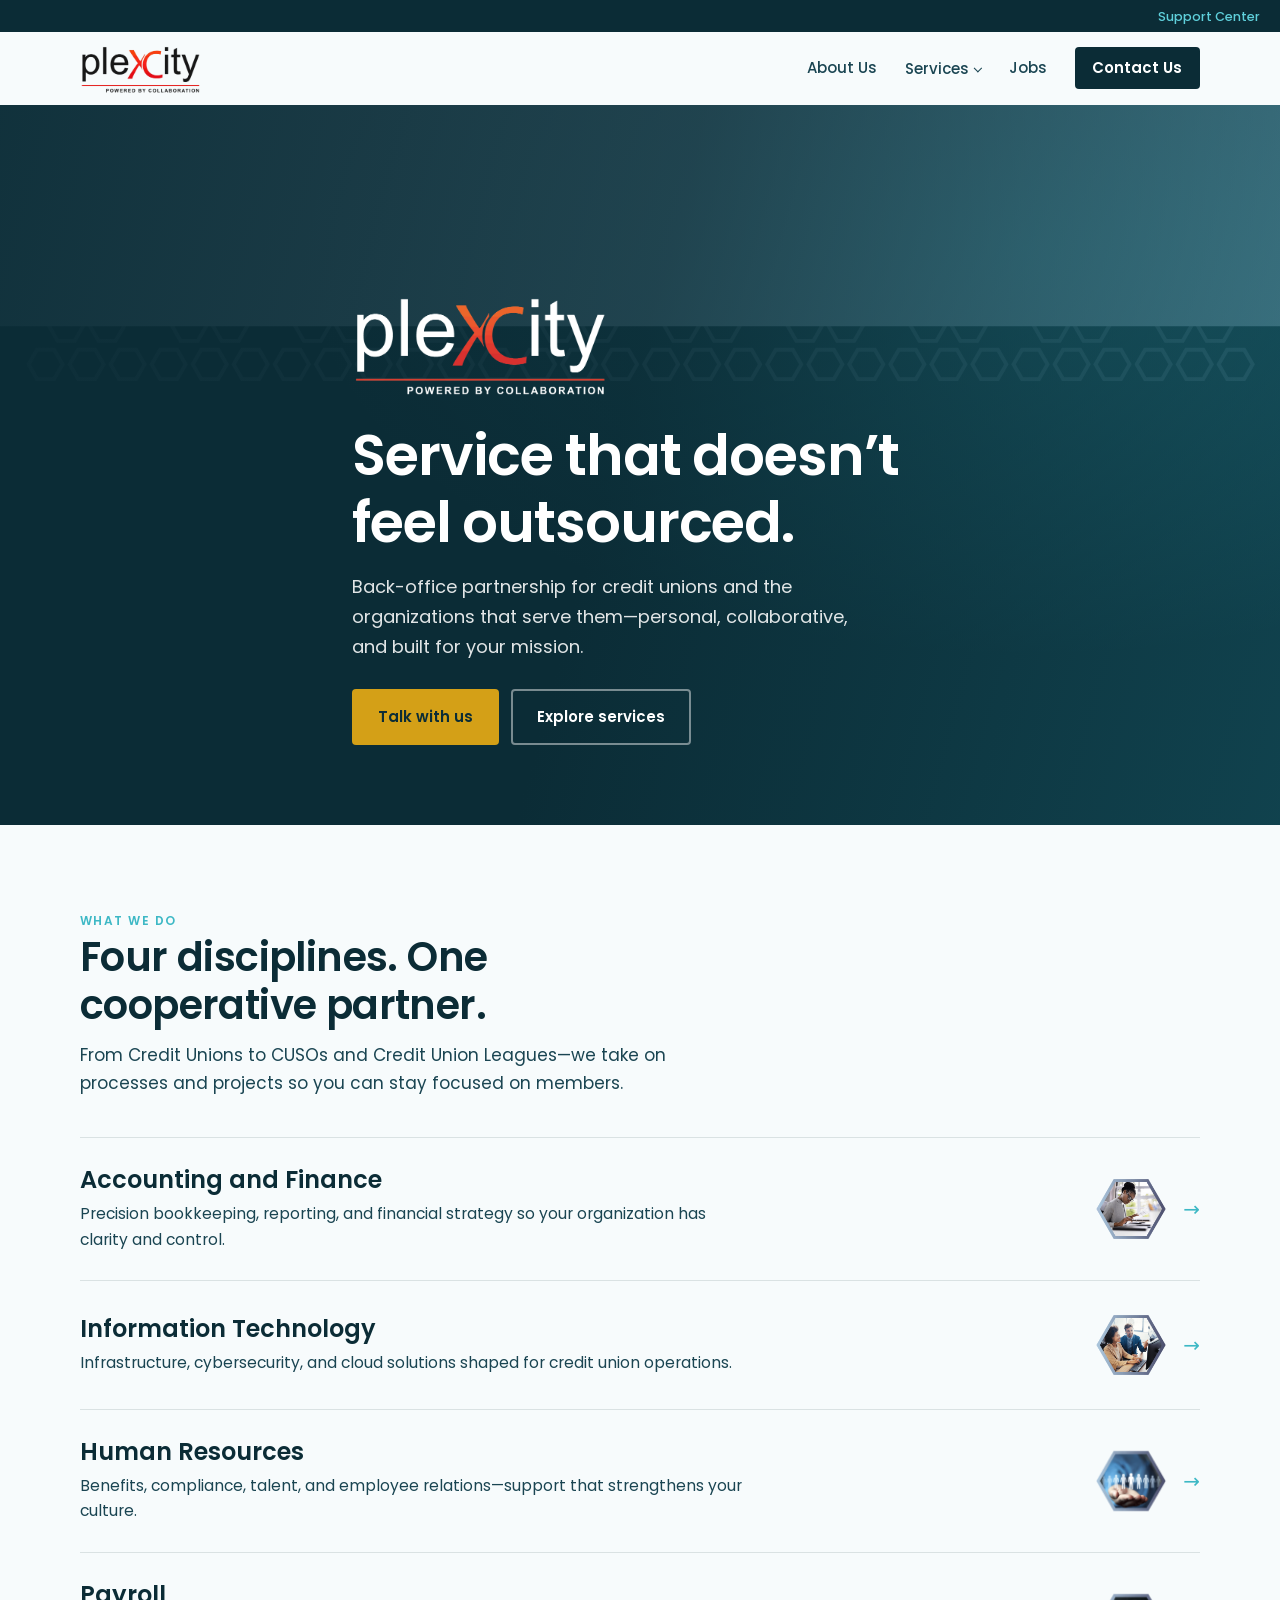
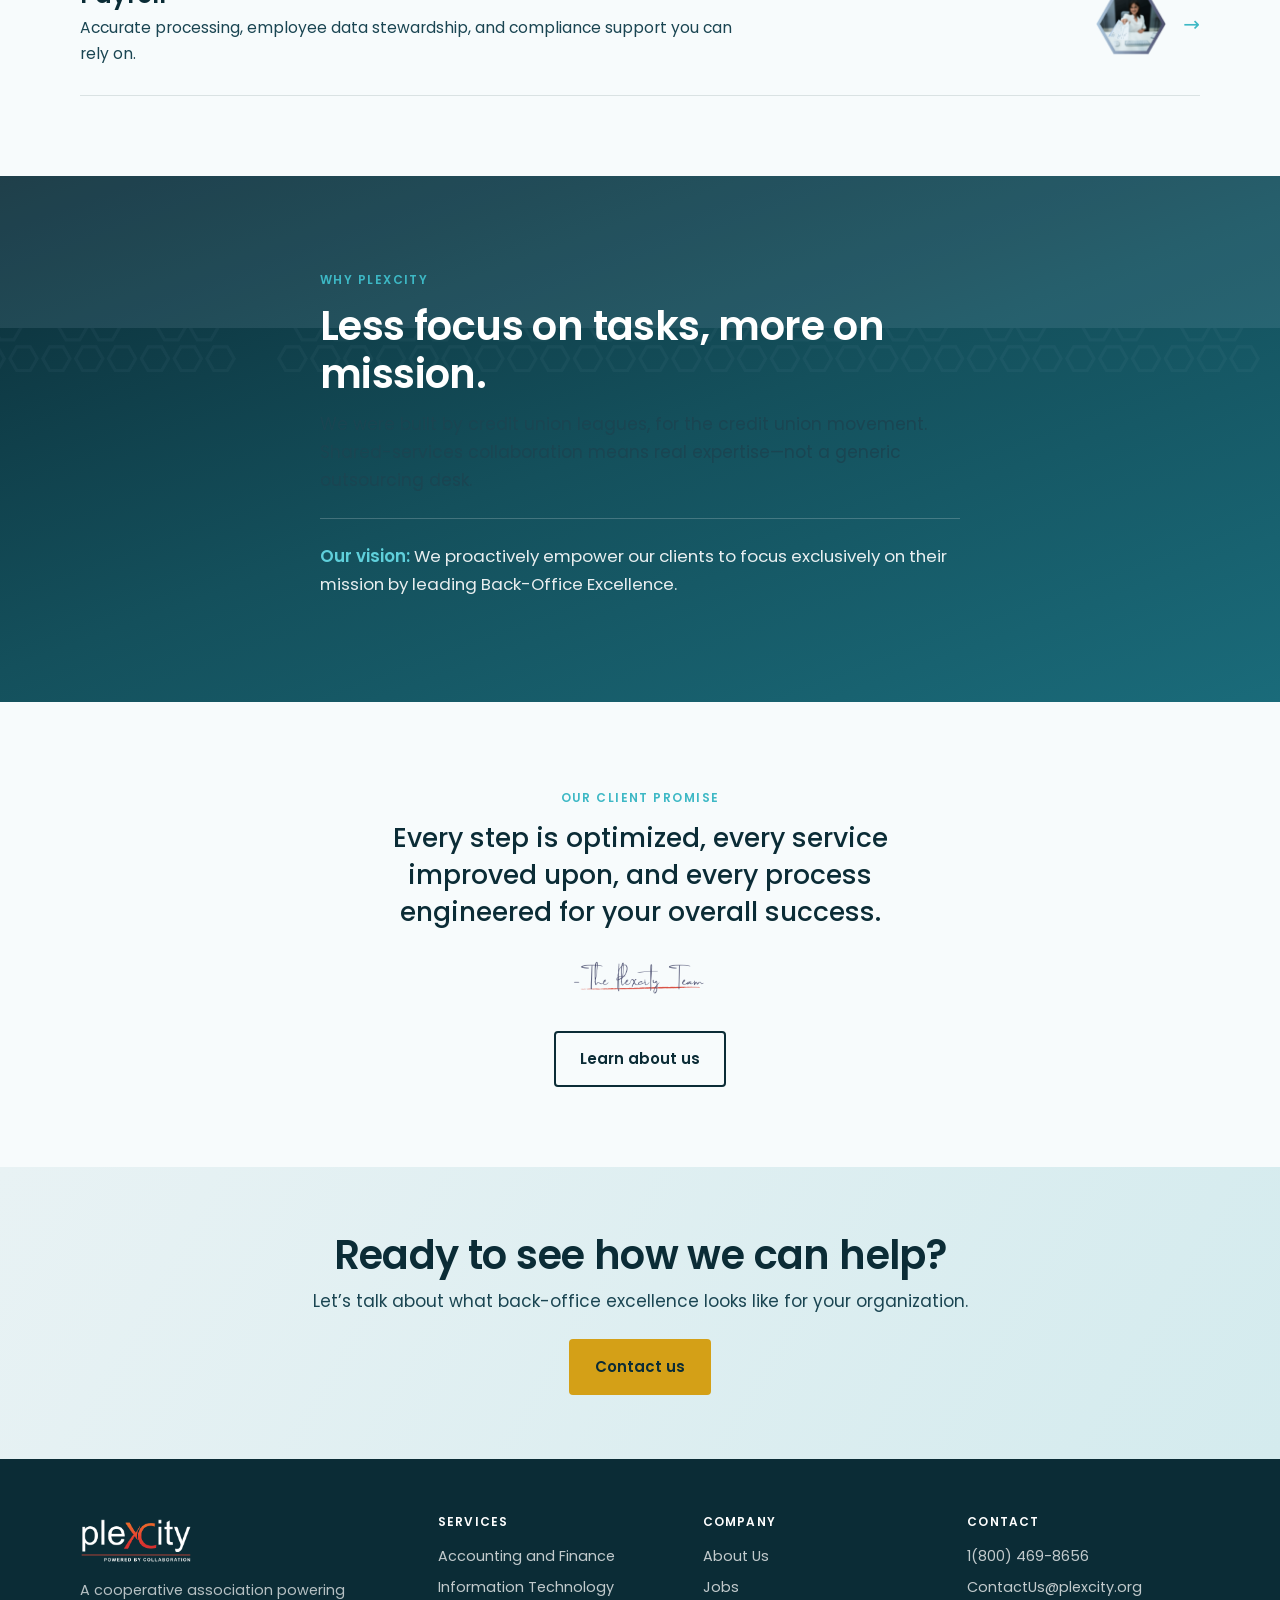
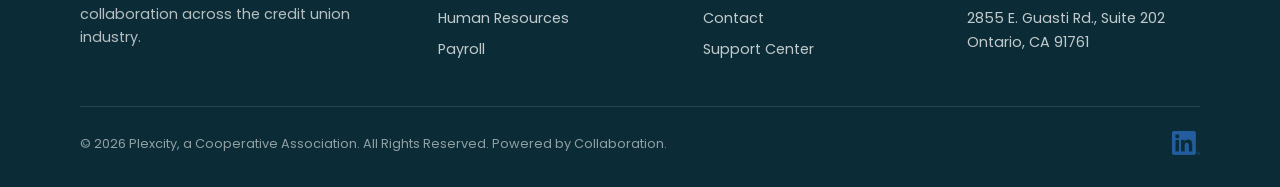
==== commit cc30ef5c: "Remove solid backgrounds from brand logos. Use transparent PNGs in the header, hero, and footer so l" ====
--- a/index.html
+++ b/index.html
@@ -19,7 +19,7 @@
     <header class="site-header">
       <div class="container header-inner">
         <a class="logo-link" href="index.html" aria-current="page">
-          <img src="assets/logo.jpg" alt="Plexcity — Powered by Collaboration" />
+          <img src="assets/logo.png" alt="Plexcity — Powered by Collaboration" />
         </a>
         <button class="nav-toggle" type="button" aria-expanded="false" aria-controls="site-nav">Menu</button>
         <nav class="site-nav" id="site-nav" aria-label="Primary">
@@ -171,7 +171,7 @@
       <div class="container">
         <div class="footer-grid">
           <div class="footer-brand">
-            <img src="assets/logo.jpg" alt="Plexcity" />
+            <img src="assets/logo-hero.png" alt="Plexcity" />
             <p>A cooperative association powering collaboration across the credit union industry.</p>
           </div>
           <div>
--- a/css/styles.css
+++ b/css/styles.css
@@ -888,9 +888,6 @@
   height: 48px;
   width: auto;
   margin-bottom: 1rem;
-  background: rgba(255, 255, 255, 0.96);
-  padding: 0.4rem 0.65rem;
-  border-radius: var(--radius);
 }
 
 .footer-brand p {
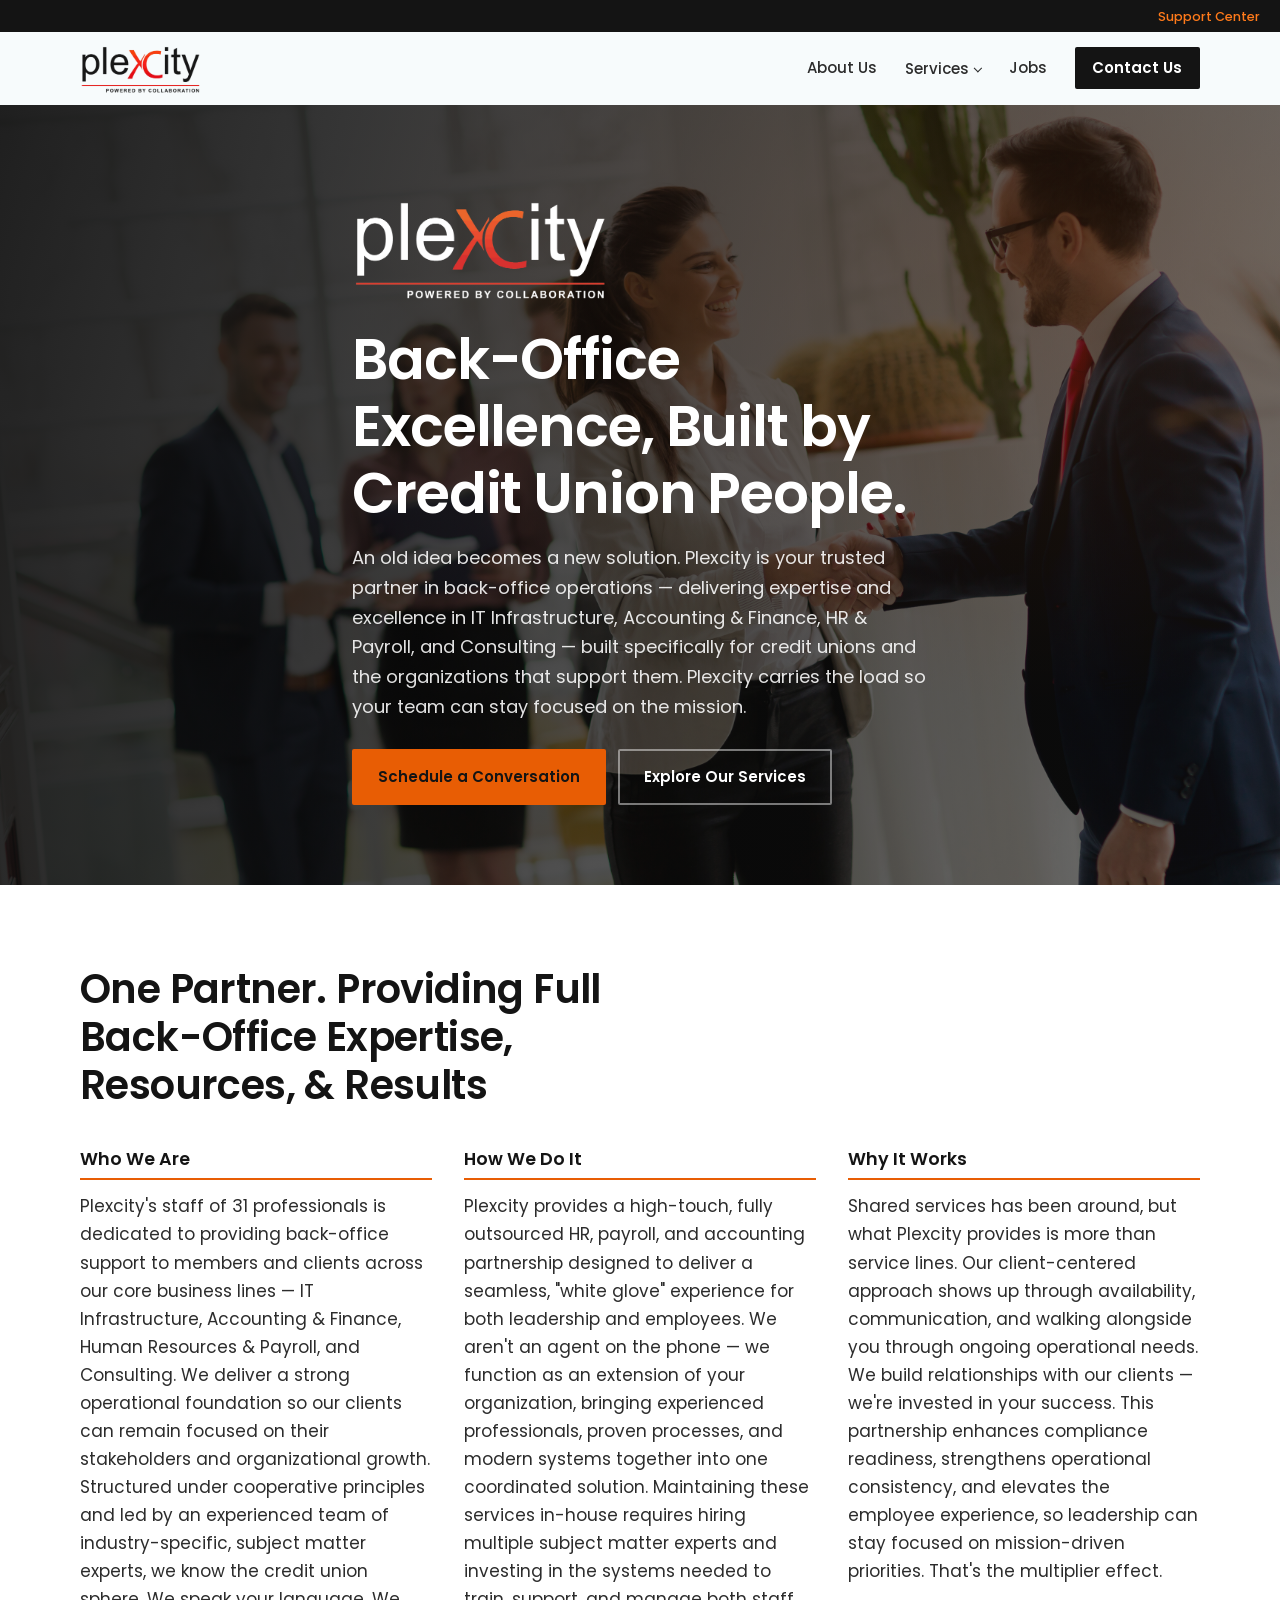
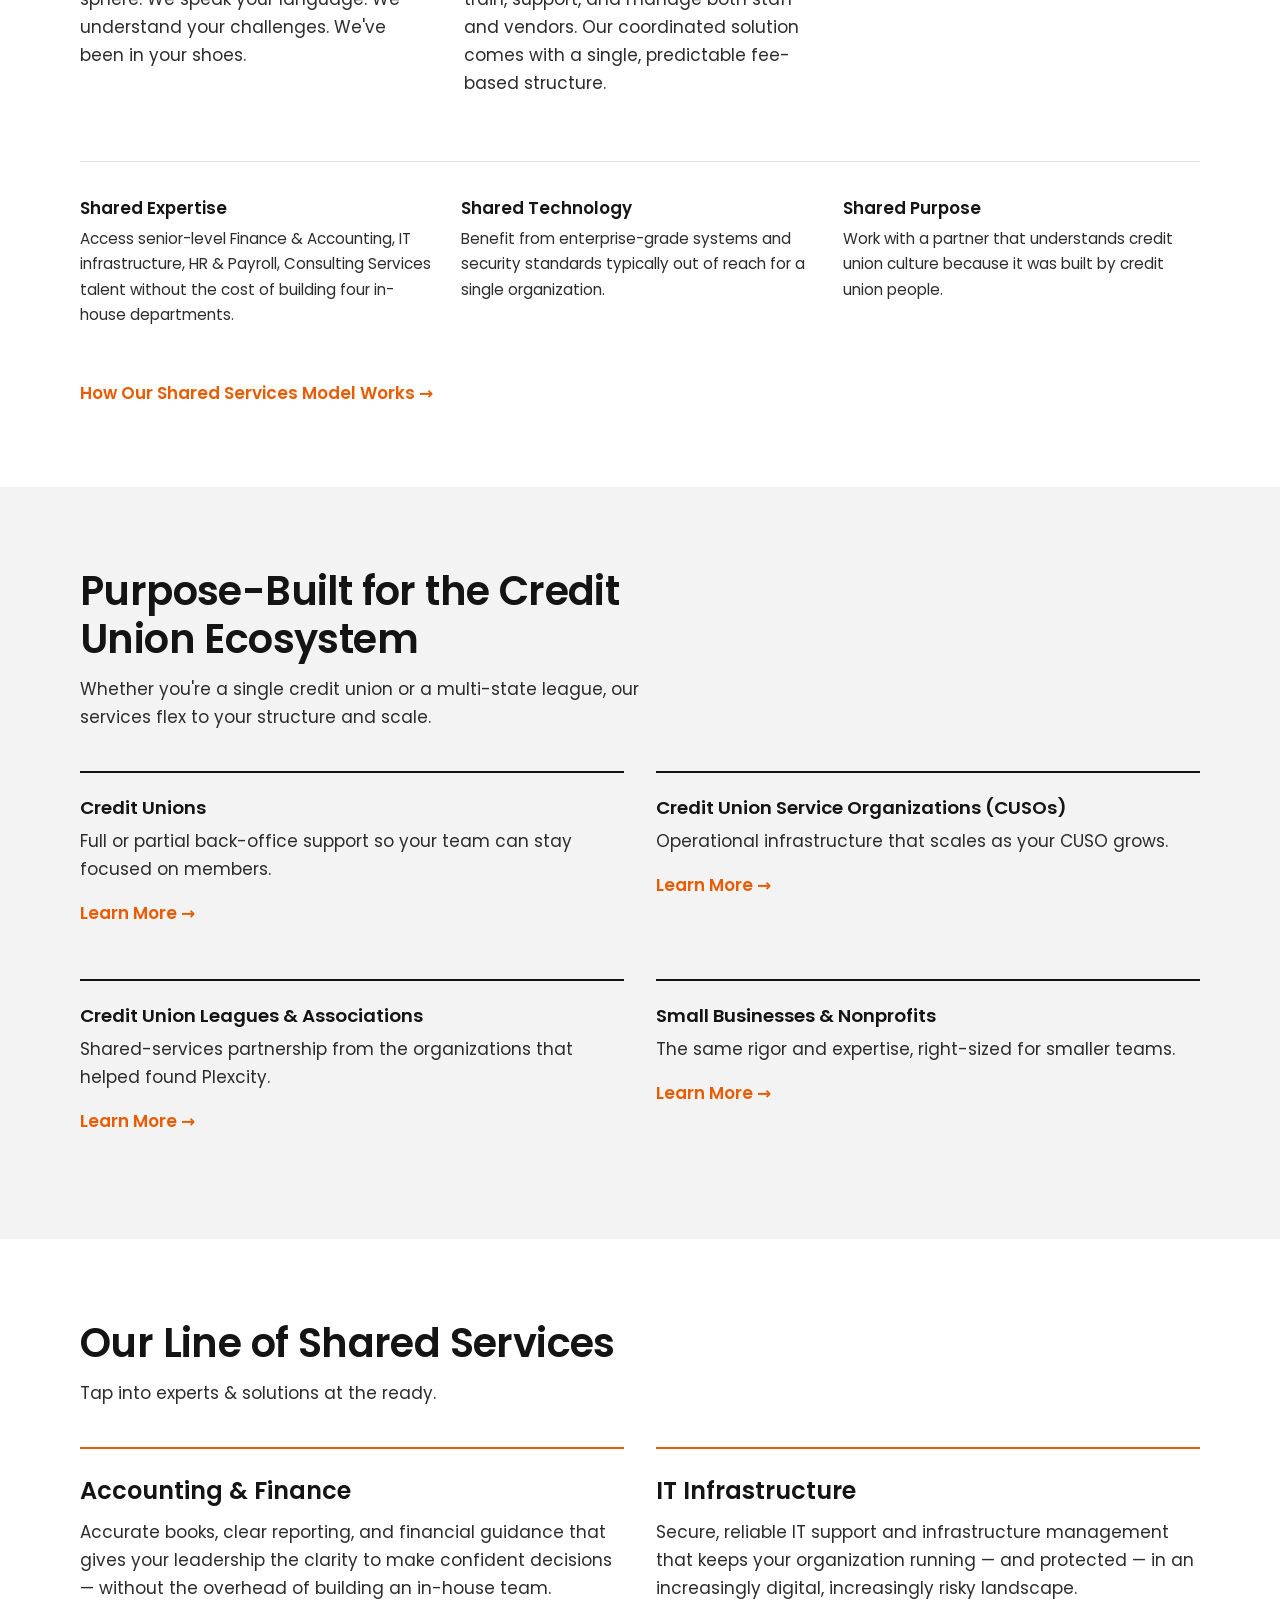
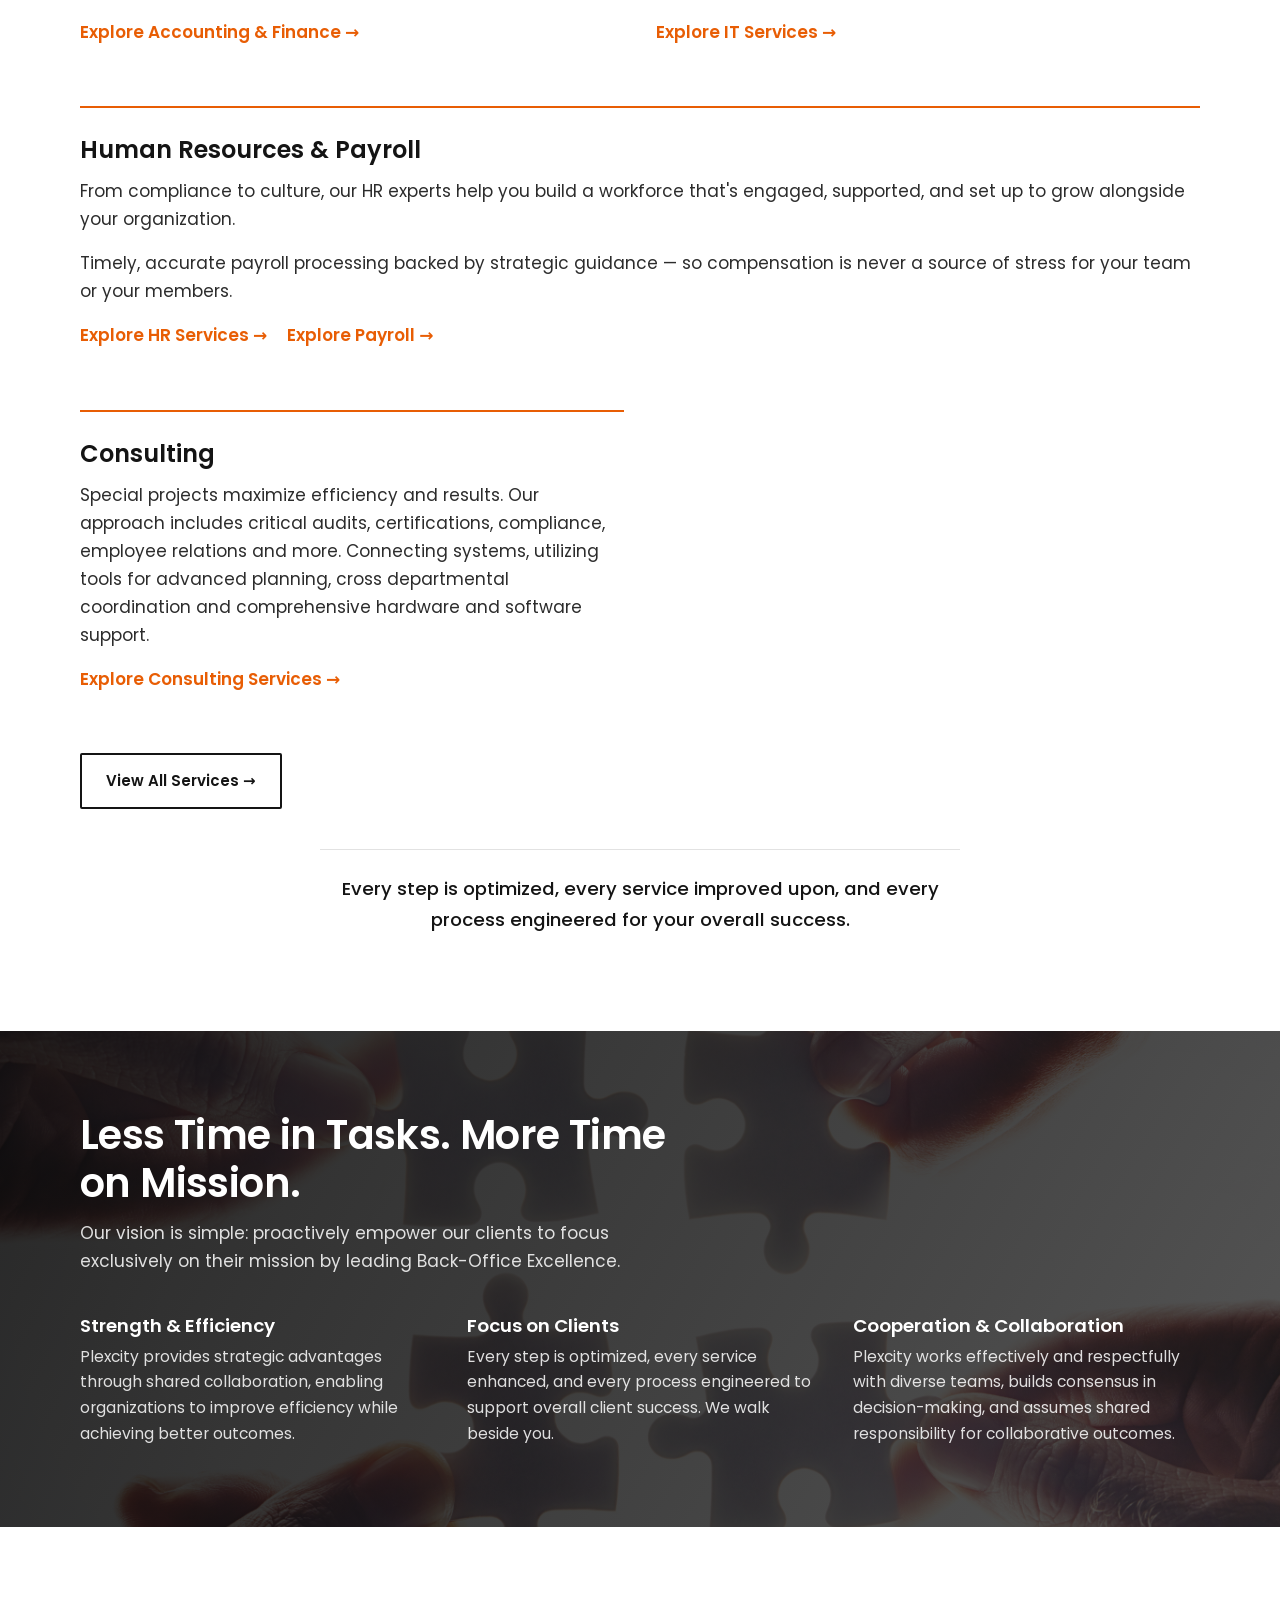
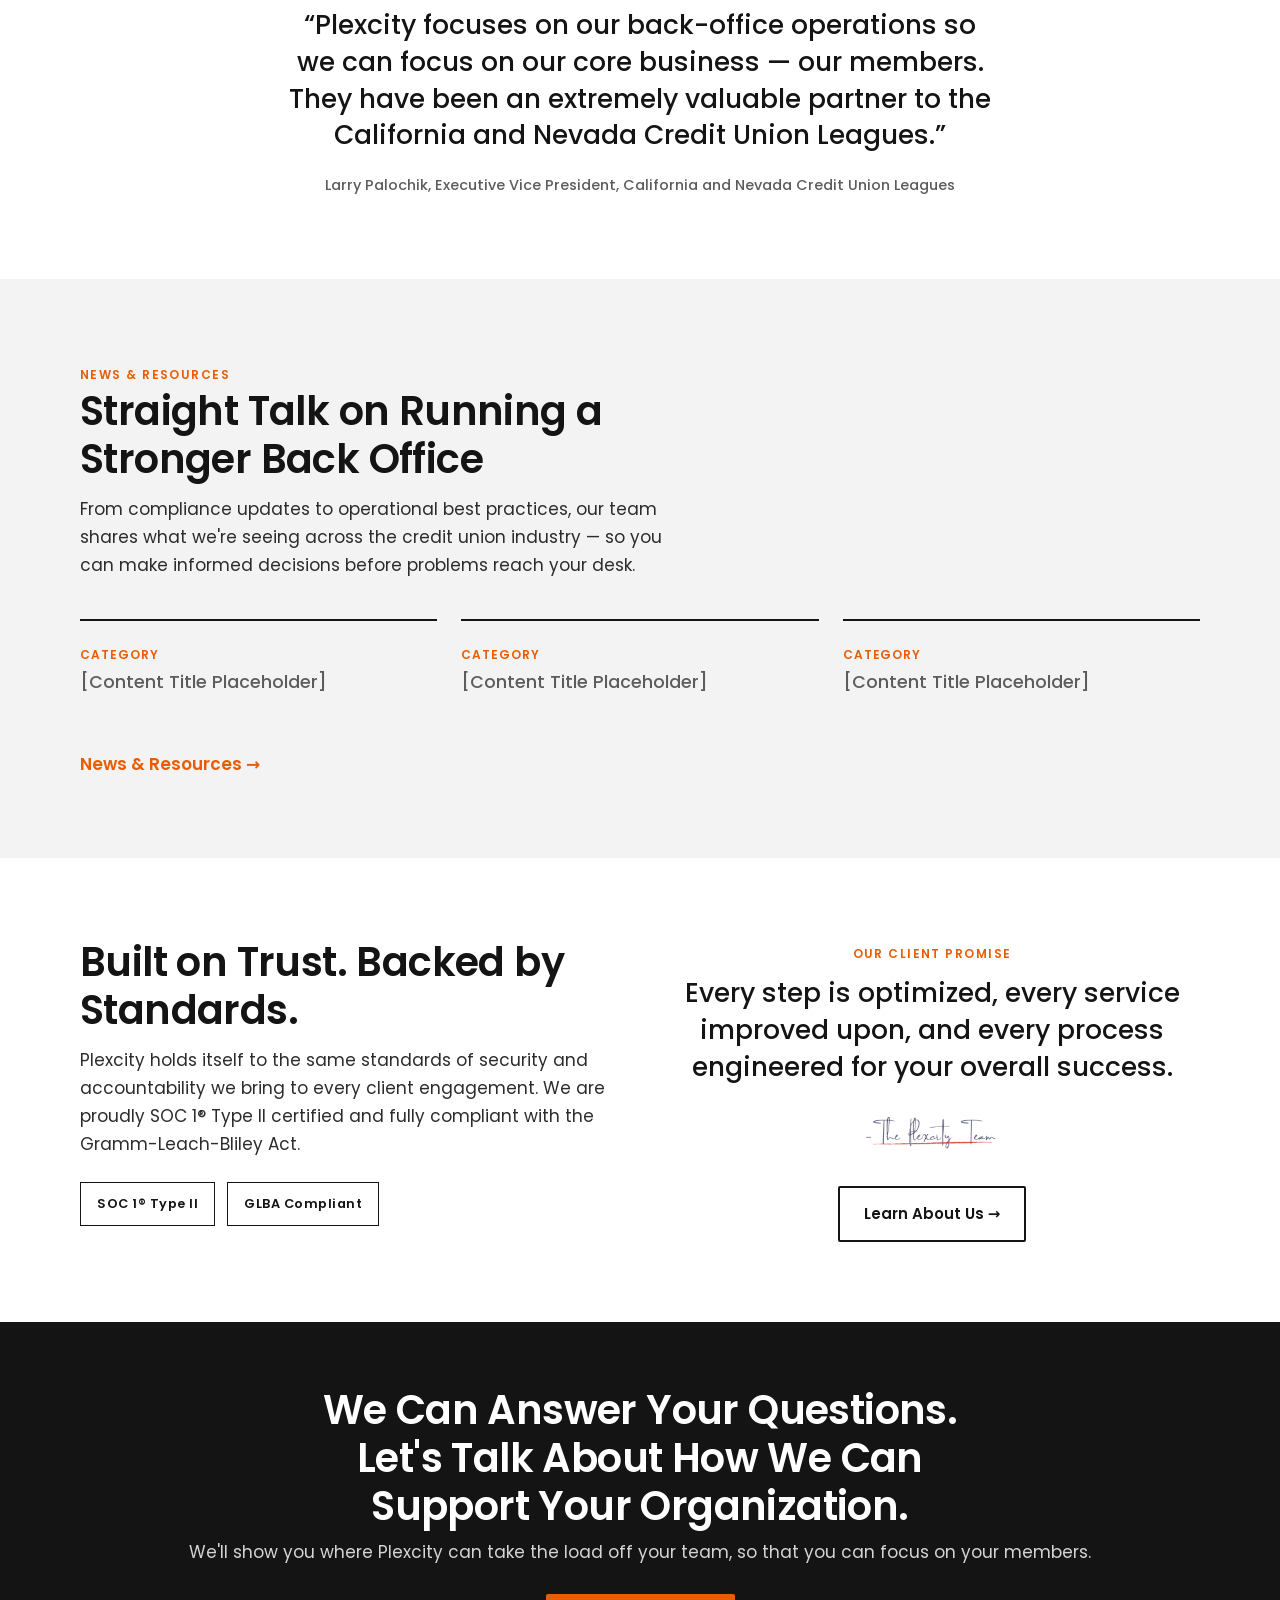
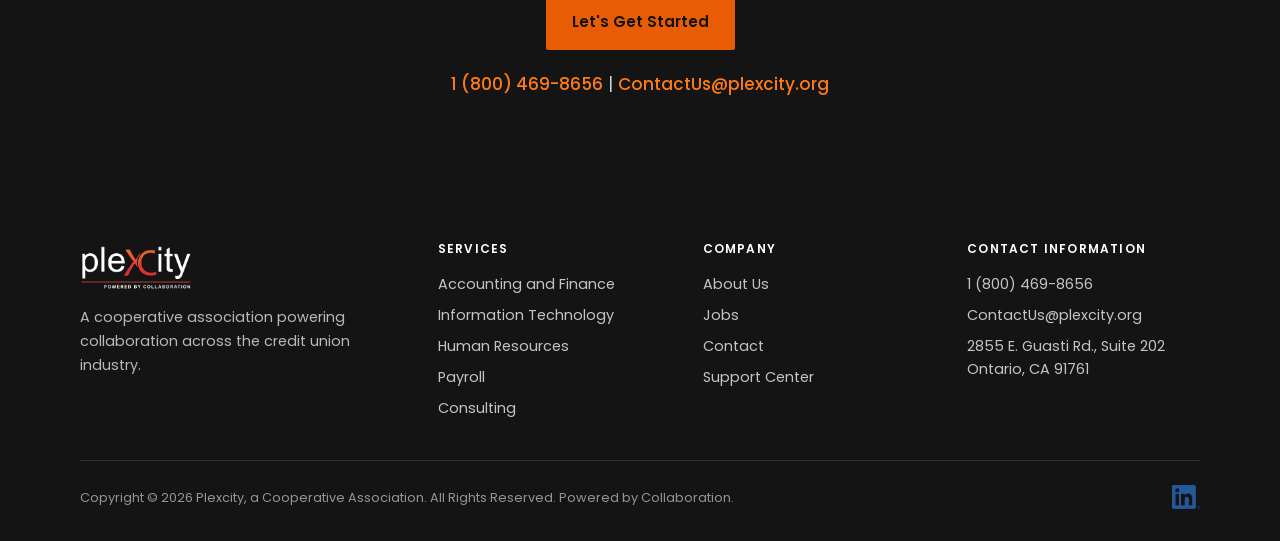
==== commit 351edfe2: "Rebuild homepage from approved copy and leave-behind visuals. Replace index content with the pasted " ====
--- a/index.html
+++ b/index.html
@@ -6,7 +6,7 @@
     <title>Plexcity | Powered by Collaboration</title>
     <meta
       name="description"
-      content="Plexcity provides back-office excellence for credit unions, CUSOs, and credit union leagues—accounting, IT, HR, and payroll that doesn't feel outsourced."
+      content="Back-office excellence built by credit union people. Plexcity delivers IT Infrastructure, Accounting &amp; Finance, HR &amp; Payroll, and Consulting for credit unions and the organizations that support them."
     />
     <link rel="icon" href="assets/favicon.png" type="image/png" />
     <link rel="stylesheet" href="css/styles.css" />
@@ -40,133 +40,343 @@
     </header>
 
     <main id="main">
-      <section class="hero">
+      <!-- 1. Hero -->
+      <section class="hero hero-photo">
         <div class="hero-media" aria-hidden="true">
-          <img src="assets/hex-bg.png" alt="" />
+          <img src="assets/hero-photo.jpg" alt="" />
         </div>
         <div class="hero-content">
           <div class="hero-brand">
             <img src="assets/logo-hero.png" alt="Plexcity — Powered by Collaboration" />
           </div>
-          <h1>Service that doesn’t feel outsourced.</h1>
+          <h1>Back-Office Excellence, Built by Credit Union People.</h1>
           <p class="lede">
-            Back-office partnership for credit unions and the organizations that serve them—personal,
-            collaborative, and built for your mission.
+            An old idea becomes a new solution. Plexcity is your trusted partner in back-office
+            operations — delivering expertise and excellence in IT Infrastructure, Accounting &amp;
+            Finance, HR &amp; Payroll, and Consulting — built specifically for credit unions and the
+            organizations that support them. Plexcity carries the load so your team can stay focused
+            on the mission.
           </p>
           <div class="btn-group">
-            <a class="btn btn-primary" href="contact.html">Talk with us</a>
-            <a class="btn btn-secondary" href="#services">Explore services</a>
-          </div>
-        </div>
-      </section>
-
+            <a class="btn btn-primary" href="contact.html">Schedule a Conversation</a>
+            <a class="btn btn-secondary" href="#services">Explore Our Services</a>
+          </div>
+        </div>
+      </section>
+
+      <!-- 2. So what is Plexcity? -->
+      <section class="section" id="about-plexcity">
+        <div class="container">
+          <div class="section-head reveal">
+            <h2>One Partner. Providing Full Back-Office Expertise, Resources, &amp; Results</h2>
+          </div>
+          <div class="trio reveal">
+            <div>
+              <h3>Who We Are</h3>
+              <p>
+                Plexcity's staff of 31 professionals is dedicated to providing back-office support to
+                members and clients across our core business lines — IT Infrastructure, Accounting
+                &amp; Finance, Human Resources &amp; Payroll, and Consulting. We deliver a strong
+                operational foundation so our clients can remain focused on their stakeholders and
+                organizational growth. Structured under cooperative principles and led by an
+                experienced team of industry-specific, subject matter experts, we know the credit
+                union sphere. We speak your language. We understand your challenges. We've been in
+                your shoes.
+              </p>
+            </div>
+            <div>
+              <h3>How We Do It</h3>
+              <p>
+                Plexcity provides a high-touch, fully outsourced HR, payroll, and accounting
+                partnership designed to deliver a seamless, "white glove" experience for both
+                leadership and employees. We aren't an agent on the phone — we function as an
+                extension of your organization, bringing experienced professionals, proven processes,
+                and modern systems together into one coordinated solution. Maintaining these services
+                in-house requires hiring multiple subject matter experts and investing in the systems
+                needed to train, support, and manage both staff and vendors. Our coordinated solution
+                comes with a single, predictable fee-based structure.
+              </p>
+            </div>
+            <div>
+              <h3>Why It Works</h3>
+              <p>
+                Shared services has been around, but what Plexcity provides is more than service
+                lines. Our client-centered approach shows up through availability, communication, and
+                walking alongside you through ongoing operational needs. We build relationships with
+                our clients — we're invested in your success. This partnership enhances compliance
+                readiness, strengthens operational consistency, and elevates the employee experience,
+                so leadership can stay focused on mission-driven priorities. That's the multiplier
+                effect.
+              </p>
+            </div>
+          </div>
+
+          <div class="shared-points reveal">
+            <div class="shared-point">
+              <h3>Shared Expertise</h3>
+              <p>
+                Access senior-level Finance &amp; Accounting, IT infrastructure, HR &amp; Payroll,
+                Consulting Services talent without the cost of building four in-house departments.
+              </p>
+            </div>
+            <div class="shared-point">
+              <h3>Shared Technology</h3>
+              <p>
+                Benefit from enterprise-grade systems and security standards typically out of reach
+                for a single organization.
+              </p>
+            </div>
+            <div class="shared-point">
+              <h3>Shared Purpose</h3>
+              <p>
+                Work with a partner that understands credit union culture because it was built by
+                credit union people.
+              </p>
+            </div>
+          </div>
+          <p class="section-cta reveal">
+            <a class="text-link" href="#services">How Our Shared Services Model Works →</a>
+          </p>
+        </div>
+      </section>
+
+      <!-- 3. Who we serve -->
+      <section class="section section-mist" id="who-we-serve">
+        <div class="container">
+          <div class="section-head reveal">
+            <h2>Purpose-Built for the Credit Union Ecosystem</h2>
+            <p>
+              Whether you're a single credit union or a multi-state league, our services flex to your
+              structure and scale.
+            </p>
+          </div>
+          <div class="audience-grid">
+            <article class="audience-item reveal">
+              <h3>Credit Unions</h3>
+              <p>Full or partial back-office support so your team can stay focused on members.</p>
+              <a class="text-link" href="about.html">Learn More →</a>
+            </article>
+            <article class="audience-item reveal">
+              <h3>Credit Union Service Organizations (CUSOs)</h3>
+              <p>Operational infrastructure that scales as your CUSO grows.</p>
+              <a class="text-link" href="about.html">Learn More →</a>
+            </article>
+            <article class="audience-item reveal">
+              <h3>Credit Union Leagues &amp; Associations</h3>
+              <p>Shared-services partnership from the organizations that helped found Plexcity.</p>
+              <a class="text-link" href="about.html">Learn More →</a>
+            </article>
+            <article class="audience-item reveal">
+              <h3>Small Businesses &amp; Nonprofits</h3>
+              <p>The same rigor and expertise, right-sized for smaller teams.</p>
+              <a class="text-link" href="about.html">Learn More →</a>
+            </article>
+          </div>
+        </div>
+      </section>
+
+      <!-- 4. Our line of shared services -->
       <section class="section" id="services">
         <div class="container">
           <div class="section-head reveal">
-            <p class="eyebrow">What we do</p>
-            <h2>Four disciplines. One cooperative partner.</h2>
+            <h2>Our Line of Shared Services</h2>
+            <p>Tap into experts &amp; solutions at the ready.</p>
+          </div>
+          <div class="service-blocks">
+            <article class="service-block reveal">
+              <h3>Accounting &amp; Finance</h3>
+              <p>
+                Accurate books, clear reporting, and financial guidance that gives your leadership
+                the clarity to make confident decisions — without the overhead of building an
+                in-house team.
+              </p>
+              <a class="text-link" href="services/accounting.html">Explore Accounting &amp; Finance →</a>
+            </article>
+            <article class="service-block reveal">
+              <h3>IT Infrastructure</h3>
+              <p>
+                Secure, reliable IT support and infrastructure management that keeps your
+                organization running — and protected — in an increasingly digital, increasingly risky
+                landscape.
+              </p>
+              <a class="text-link" href="services/it.html">Explore IT Services →</a>
+            </article>
+            <article class="service-block service-block-wide reveal">
+              <h3>Human Resources &amp; Payroll</h3>
+              <p>
+                From compliance to culture, our HR experts help you build a workforce that's engaged,
+                supported, and set up to grow alongside your organization.
+              </p>
+              <p>
+                Timely, accurate payroll processing backed by strategic guidance — so compensation is
+                never a source of stress for your team or your members.
+              </p>
+              <div class="btn-group btn-group-inline">
+                <a class="text-link" href="services/hr.html">Explore HR Services →</a>
+                <a class="text-link" href="services/payroll.html">Explore Payroll →</a>
+              </div>
+            </article>
+            <article class="service-block reveal">
+              <h3>Consulting</h3>
+              <p>
+                Special projects maximize efficiency and results. Our approach includes critical
+                audits, certifications, compliance, employee relations and more. Connecting systems,
+                utilizing tools for advanced planning, cross departmental coordination and
+                comprehensive hardware and software support.
+              </p>
+              <a class="text-link" href="services/consulting.html">Explore Consulting Services →</a>
+            </article>
+          </div>
+          <p class="section-cta reveal">
+            <a class="btn btn-outline" href="#services">View All Services →</a>
+          </p>
+          <p class="promise-line reveal">
+            Every step is optimized, every service improved upon, and every process engineered for
+            your overall success.
+          </p>
+        </div>
+      </section>
+
+      <!-- 5. Value & values -->
+      <section class="section band-photo" id="values">
+        <div class="band-photo-media" aria-hidden="true">
+          <img src="assets/collab-photo.jpg" alt="" />
+        </div>
+        <div class="container band-photo-content">
+          <div class="section-head reveal">
+            <h2>Less Time in Tasks. More Time on Mission.</h2>
             <p>
-              From Credit Unions to CUSOs and Credit Union Leagues—we take on processes and projects so
-              you can stay focused on members.
+              Our vision is simple: proactively empower our clients to focus exclusively on their
+              mission by leading Back-Office Excellence.
             </p>
           </div>
-          <div class="service-rows">
-            <a class="service-row reveal" href="services/accounting.html">
+          <div class="values values-on-dark">
+            <div class="value-item reveal">
+              <h3>Strength &amp; Efficiency</h3>
+              <p>
+                Plexcity provides strategic advantages through shared collaboration, enabling
+                organizations to improve efficiency while achieving better outcomes.
+              </p>
+            </div>
+            <div class="value-item reveal">
+              <h3>Focus on Clients</h3>
+              <p>
+                Every step is optimized, every service enhanced, and every process engineered to
+                support overall client success. We walk beside you.
+              </p>
+            </div>
+            <div class="value-item reveal">
+              <h3>Cooperation &amp; Collaboration</h3>
+              <p>
+                Plexcity works effectively and respectfully with diverse teams, builds consensus in
+                decision-making, and assumes shared responsibility for collaborative outcomes.
+              </p>
+            </div>
+          </div>
+        </div>
+      </section>
+
+      <!-- 6. Client voice -->
+      <section class="section">
+        <div class="container reveal">
+          <figure class="testimonial testimonial-featured">
+            <p>
+              “Plexcity focuses on our back-office operations so we can focus on our core business —
+              our members. They have been an extremely valuable partner to the California and Nevada
+              Credit Union Leagues.”
+            </p>
+            <cite
+              >Larry Palochik, Executive Vice President, California and Nevada Credit Union
+              Leagues</cite
+            >
+          </figure>
+        </div>
+      </section>
+
+      <!-- 7. Insights -->
+      <section class="section section-mist" id="insights">
+        <div class="container">
+          <div class="section-head reveal">
+            <p class="eyebrow">News &amp; Resources</p>
+            <h2>Straight Talk on Running a Stronger Back Office</h2>
+            <p>
+              From compliance updates to operational best practices, our team shares what we're
+              seeing across the credit union industry — so you can make informed decisions before
+              problems reach your desk.
+            </p>
+          </div>
+          <div class="insight-grid">
+            <article class="insight-card reveal">
+              <p class="insight-tag">Category</p>
+              <h3>[Content Title Placeholder]</h3>
+            </article>
+            <article class="insight-card reveal">
+              <p class="insight-tag">Category</p>
+              <h3>[Content Title Placeholder]</h3>
+            </article>
+            <article class="insight-card reveal">
+              <p class="insight-tag">Category</p>
+              <h3>[Content Title Placeholder]</h3>
+            </article>
+          </div>
+          <p class="section-cta reveal">
+            <a class="text-link" href="contact.html">News &amp; Resources →</a>
+          </p>
+        </div>
+      </section>
+
+      <!-- 8. Credibility + Client Promise -->
+      <section class="section" id="trust">
+        <div class="container">
+          <div class="trust-grid">
+            <div class="reveal">
+              <h2>Built on Trust. Backed by Standards.</h2>
+              <p>
+                Plexcity holds itself to the same standards of security and accountability we bring
+                to every client engagement. We are proudly SOC 1® Type II certified and fully
+                compliant with the Gramm-Leach-Bliley Act.
+              </p>
+              <div class="badge-row" aria-label="Compliance badges">
+                <div class="badge-pill">SOC 1® Type II</div>
+                <div class="badge-pill">GLBA Compliant</div>
+              </div>
+            </div>
+            <div class="promise reveal">
+              <p class="eyebrow">Our Client Promise</p>
+              <blockquote>
+                Every step is optimized, every service improved upon, and every process engineered
+                for your overall success.
+              </blockquote>
+              <img class="signature" src="assets/signature.png" alt="The Plexcity Team" />
               <div>
-                <h3>Accounting and Finance</h3>
-                <p>
-                  Precision bookkeeping, reporting, and financial strategy so your organization has
-                  clarity and control.
-                </p>
+                <a class="btn btn-outline" href="about.html">Learn About Us →</a>
               </div>
-              <div class="service-row-meta">
-                <img src="assets/service-accounting.png" alt="" />
-                <span class="service-arrow" aria-hidden="true">→</span>
-              </div>
-            </a>
-            <a class="service-row reveal" href="services/it.html">
-              <div>
-                <h3>Information Technology</h3>
-                <p>
-                  Infrastructure, cybersecurity, and cloud solutions shaped for credit union
-                  operations.
-                </p>
-              </div>
-              <div class="service-row-meta">
-                <img src="assets/service-it.png" alt="" />
-                <span class="service-arrow" aria-hidden="true">→</span>
-              </div>
-            </a>
-            <a class="service-row reveal" href="services/hr.html">
-              <div>
-                <h3>Human Resources</h3>
-                <p>
-                  Benefits, compliance, talent, and employee relations—support that strengthens your
-                  culture.
-                </p>
-              </div>
-              <div class="service-row-meta">
-                <img src="assets/service-hr.png" alt="" />
-                <span class="service-arrow" aria-hidden="true">→</span>
-              </div>
-            </a>
-            <a class="service-row reveal" href="services/payroll.html">
-              <div>
-                <h3>Payroll</h3>
-                <p>
-                  Accurate processing, employee data stewardship, and compliance support you can rely
-                  on.
-                </p>
-              </div>
-              <div class="service-row-meta">
-                <img src="assets/service-payroll.png" alt="" />
-                <span class="service-arrow" aria-hidden="true">→</span>
-              </div>
-            </a>
-          </div>
-        </div>
-      </section>
-
-      <section class="mission-band">
+            </div>
+          </div>
+        </div>
+      </section>
+
+      <!-- 9. Closing CTA -->
+      <section class="cta-band cta-band-strong">
         <div class="container reveal">
-          <p class="eyebrow">Why Plexcity</p>
-          <h2>Less focus on tasks, more on mission.</h2>
+          <h2>We Can Answer Your Questions. Let's Talk About How We Can Support Your Organization.</h2>
           <p>
-            We were built by credit union leagues, for the credit union movement. Shared-services
-            collaboration means real expertise—not a generic outsourcing desk.
-          </p>
-          <p class="vision">
-            <strong>Our vision:</strong> We proactively empower our clients to focus exclusively on
-            their mission by leading Back-Office Excellence.
-          </p>
-        </div>
-      </section>
-
-      <section class="section">
-        <div class="container">
-          <div class="promise reveal">
-            <p class="eyebrow">Our Client Promise</p>
-            <blockquote>
-              Every step is optimized, every service improved upon, and every process engineered for
-              your overall success.
-            </blockquote>
-            <img class="signature" src="assets/signature.png" alt="Signed by the Plexcity Team" />
-            <div>
-              <a class="btn btn-outline" href="about.html">Learn about us</a>
-            </div>
-          </div>
-        </div>
-      </section>
-
-      <section class="cta-band">
-        <div class="container reveal">
-          <h2>Ready to see how we can help?</h2>
-          <p>Let’s talk about what back-office excellence looks like for your organization.</p>
-          <a class="btn btn-primary" href="contact.html">Contact us</a>
+            We'll show you where Plexcity can take the load off your team, so that you can focus on
+            your members.
+          </p>
+          <div class="btn-group" style="justify-content: center">
+            <a class="btn btn-primary" href="contact.html">Let's Get Started</a>
+          </div>
+          <p class="cta-contact">
+            <a href="tel:18004698656">1 (800) 469-8656</a>
+            <span aria-hidden="true"> | </span>
+            <a href="mailto:ContactUs@plexcity.org">ContactUs@plexcity.org</a>
+          </p>
         </div>
       </section>
     </main>
 
+    <!-- 10. Footer -->
     <footer class="site-footer">
       <div class="container">
         <div class="footer-grid">
@@ -181,6 +391,7 @@
               <li><a href="services/it.html">Information Technology</a></li>
               <li><a href="services/hr.html">Human Resources</a></li>
               <li><a href="services/payroll.html">Payroll</a></li>
+              <li><a href="services/consulting.html">Consulting</a></li>
             </ul>
           </div>
           <div>
@@ -190,27 +401,32 @@
               <li><a href="jobs.html">Jobs</a></li>
               <li><a href="contact.html">Contact</a></li>
               <li>
-                <a href="https://plexcity.freshservice.com" target="_blank" rel="noopener">Support Center</a>
+                <a href="https://plexcity.freshservice.com" target="_blank" rel="noopener"
+                  >Support Center</a
+                >
               </li>
             </ul>
           </div>
           <div>
-            <h4>Contact</h4>
+            <h4>Contact Information</h4>
             <ul>
-              <li><a href="tel:18004698656">1(800) 469-8656</a></li>
+              <li><a href="tel:18004698656">1 (800) 469-8656</a></li>
               <li><a href="mailto:ContactUs@plexcity.org">ContactUs@plexcity.org</a></li>
               <li>2855 E. Guasti Rd., Suite 202<br />Ontario, CA 91761</li>
             </ul>
           </div>
         </div>
         <div class="footer-bottom">
-          <p>© 2026 Plexcity, a Cooperative Association. All Rights Reserved. Powered by Collaboration.</p>
+          <p>
+            Copyright © 2026 Plexcity, a Cooperative Association. All Rights Reserved. Powered by
+            Collaboration.
+          </p>
           <a
             class="social-link"
             href="https://www.linkedin.com/company/plexcity"
             target="_blank"
             rel="noopener"
-            aria-label="Plexcity on LinkedIn"
+            aria-label="Connect With Us on LinkedIn"
           >
             <img src="assets/linkedin.png" alt="" />
           </a>
--- a/css/styles.css
+++ b/css/styles.css
@@ -2,20 +2,20 @@
 @import url("https://fonts.googleapis.com/css2?family=Poppins:wght@400;500;600;700&display=swap");
 
 :root {
-  --ink: #0b2c36;
-  --ink-soft: #1a4552;
-  --teal: #1a6b7a;
-  --aqua: #3db8c5;
-  --aqua-bright: #5fd0db;
-  --mist: #e8f2f4;
-  --paper: #f7fbfc;
+  --ink: #141414;
+  --ink-soft: #2c2c2c;
+  --teal: #c73e1d;
+  --aqua: #e85d04;
+  --aqua-bright: #ff7a1a;
+  --mist: #f3f3f3;
+  --paper: #ffffff;
   --white: #ffffff;
-  --gold: #d4a017;
-  --gold-hover: #b8870f;
-  --muted: #5a7a82;
-  --line: rgba(11, 44, 54, 0.12);
-  --shadow: 0 18px 40px rgba(11, 44, 54, 0.12);
-  --radius: 4px;
+  --gold: #e85d04;
+  --gold-hover: #c73e1d;
+  --muted: #5c5c5c;
+  --line: rgba(20, 20, 20, 0.12);
+  --shadow: 0 18px 40px rgba(20, 20, 20, 0.1);
+  --radius: 2px;
   --font-display: "Poppins", system-ui, sans-serif;
   --font-body: "Poppins", system-ui, sans-serif;
   --max: 1120px;
@@ -341,12 +341,16 @@
 /* ——— Hero ——— */
 .hero {
   position: relative;
-  min-height: min(92vh, 720px);
+  min-height: min(92vh, 780px);
   display: flex;
   align-items: flex-end;
   overflow: hidden;
-  background: var(--ink);
-  color: var(--white);
+  background: #141414;
+  color: var(--white);
+}
+
+.hero-photo .hero-media img {
+  opacity: 0.7;
 }
 
 .hero-media {
@@ -368,8 +372,8 @@
   position: absolute;
   inset: 0;
   background:
-    linear-gradient(105deg, rgba(11, 44, 54, 0.92) 0%, rgba(11, 44, 54, 0.7) 48%, rgba(26, 107, 122, 0.35) 100%),
-    radial-gradient(ellipse at 80% 20%, rgba(61, 184, 197, 0.25), transparent 50%);
+    linear-gradient(105deg, rgba(10, 10, 10, 0.88) 0%, rgba(10, 10, 10, 0.62) 48%, rgba(20, 20, 20, 0.4) 100%),
+    radial-gradient(ellipse at 80% 20%, rgba(232, 93, 4, 0.2), transparent 50%);
 }
 
 .hero-content {
@@ -419,7 +423,7 @@
   position: relative;
   padding: 4.5rem 0 3.5rem;
   background:
-    linear-gradient(135deg, var(--ink) 0%, var(--ink-soft) 55%, var(--teal) 100%);
+    linear-gradient(135deg, #141414 0%, #2c2c2c 55%, #c73e1d 140%);
   color: var(--white);
   overflow: hidden;
 }
@@ -1058,12 +1062,16 @@
 
 @media (max-width: 600px) {
   .hero {
-    min-height: 85vh;
+    min-height: auto;
     align-items: center;
   }
 
   .hero-content {
     padding: 3rem 0 3.5rem;
+  }
+
+  .hero .lede {
+    font-size: 1rem;
   }
 
   .section {
@@ -1098,3 +1106,271 @@
     animation: none;
   }
 }
+
+/* ——— Homepage rebuild sections ——— */
+.text-link {
+  color: var(--gold);
+  font-weight: 600;
+  text-decoration: none;
+  border-bottom: 1px solid transparent;
+  transition: border-color 0.2s, color 0.2s;
+}
+
+.text-link:hover {
+  color: var(--gold-hover);
+  border-bottom-color: var(--gold-hover);
+}
+
+.section-cta {
+  margin-top: 2rem;
+  margin-bottom: 0;
+}
+
+.trio {
+  display: grid;
+  grid-template-columns: repeat(3, 1fr);
+  gap: 2rem;
+  margin-bottom: 3rem;
+}
+
+.trio h3 {
+  font-size: 1.1rem;
+  margin-bottom: 0.75rem;
+  padding-bottom: 0.5rem;
+  border-bottom: 2px solid var(--gold);
+}
+
+.shared-points {
+  display: grid;
+  grid-template-columns: repeat(3, 1fr);
+  gap: 1.5rem;
+  padding-top: 1rem;
+  border-top: 1px solid var(--line);
+}
+
+.shared-point {
+  padding: 1.25rem 0;
+}
+
+.shared-point h3 {
+  font-size: 1.05rem;
+  margin-bottom: 0.5rem;
+}
+
+.shared-point p {
+  margin: 0;
+  font-size: 0.95rem;
+}
+
+.audience-grid {
+  display: grid;
+  grid-template-columns: repeat(2, 1fr);
+  gap: 1.75rem 2rem;
+}
+
+.audience-item {
+  padding: 1.5rem 0;
+  border-top: 2px solid var(--ink);
+}
+
+.audience-item h3 {
+  font-size: 1.15rem;
+  margin-bottom: 0.5rem;
+}
+
+.audience-item p {
+  margin-bottom: 1rem;
+}
+
+.service-blocks {
+  display: grid;
+  grid-template-columns: 1fr 1fr;
+  gap: 2rem;
+}
+
+.service-block {
+  padding: 1.75rem 0;
+  border-top: 2px solid var(--gold);
+}
+
+.service-block-wide {
+  grid-column: 1 / -1;
+}
+
+.service-block h3 {
+  margin-bottom: 0.75rem;
+}
+
+.btn-group-inline {
+  margin-top: 0.75rem;
+  gap: 1.25rem;
+}
+
+.promise-line {
+  margin-top: 2.5rem;
+  padding-top: 1.5rem;
+  border-top: 1px solid var(--line);
+  font-family: var(--font-display);
+  font-weight: 500;
+  font-size: 1.15rem;
+  text-align: center;
+  color: var(--ink);
+  max-width: 40rem;
+  margin-left: auto;
+  margin-right: auto;
+}
+
+.band-photo {
+  position: relative;
+  color: var(--white);
+  overflow: hidden;
+  padding: 5rem 0;
+}
+
+.band-photo-media {
+  position: absolute;
+  inset: 0;
+}
+
+.band-photo-media img {
+  width: 100%;
+  height: 100%;
+  object-fit: cover;
+}
+
+.band-photo-media::after {
+  content: "";
+  position: absolute;
+  inset: 0;
+  background: linear-gradient(120deg, rgba(10, 10, 10, 0.88), rgba(20, 20, 20, 0.72));
+}
+
+.band-photo-content {
+  position: relative;
+  z-index: 1;
+}
+
+.band-photo .section-head h2,
+.band-photo .section-head p,
+.values-on-dark h3 {
+  color: var(--white);
+}
+
+.band-photo .section-head p,
+.values-on-dark p {
+  color: rgba(255, 255, 255, 0.85);
+}
+
+.values-on-dark {
+  grid-template-columns: repeat(3, 1fr);
+}
+
+.testimonial-featured {
+  max-width: 44rem;
+  margin: 0 auto;
+  text-align: center;
+}
+
+.testimonial-featured p {
+  font-size: clamp(1.25rem, 2.4vw, 1.65rem);
+}
+
+.insight-grid {
+  display: grid;
+  grid-template-columns: repeat(3, 1fr);
+  gap: 1.5rem;
+}
+
+.insight-card {
+  padding: 1.5rem 0;
+  border-top: 2px solid var(--ink);
+}
+
+.insight-tag {
+  font-size: 0.75rem;
+  font-weight: 600;
+  letter-spacing: 0.08em;
+  text-transform: uppercase;
+  color: var(--gold);
+  margin-bottom: 0.5rem;
+}
+
+.insight-card h3 {
+  font-size: 1.1rem;
+  font-weight: 500;
+  color: var(--muted);
+  margin: 0;
+}
+
+.trust-grid {
+  display: grid;
+  grid-template-columns: 1fr 1fr;
+  gap: 3rem;
+  align-items: start;
+}
+
+.badge-row {
+  display: flex;
+  flex-wrap: wrap;
+  gap: 0.75rem;
+  margin-top: 1.5rem;
+}
+
+.badge-pill {
+  border: 1px solid var(--ink);
+  padding: 0.65rem 1rem;
+  font-size: 0.8rem;
+  font-weight: 600;
+  letter-spacing: 0.04em;
+}
+
+.cta-band-strong {
+  background: #141414;
+  color: var(--white);
+}
+
+.cta-band-strong h2 {
+  color: var(--white);
+  max-width: 28ch;
+  margin-left: auto;
+  margin-right: auto;
+}
+
+.cta-band-strong p {
+  color: rgba(255, 255, 255, 0.82);
+}
+
+.cta-contact {
+  margin-top: 1.25rem;
+  margin-bottom: 0;
+}
+
+.cta-contact a {
+  color: var(--aqua-bright);
+  text-decoration: none;
+  font-weight: 500;
+}
+
+.cta-contact a:hover {
+  color: var(--white);
+}
+
+.hero .lede {
+  max-width: 36rem;
+}
+
+@media (max-width: 900px) {
+  .trio,
+  .shared-points,
+  .audience-grid,
+  .service-blocks,
+  .values-on-dark,
+  .insight-grid,
+  .trust-grid {
+    grid-template-columns: 1fr;
+  }
+
+  .service-block-wide {
+    grid-column: auto;
+  }
+}
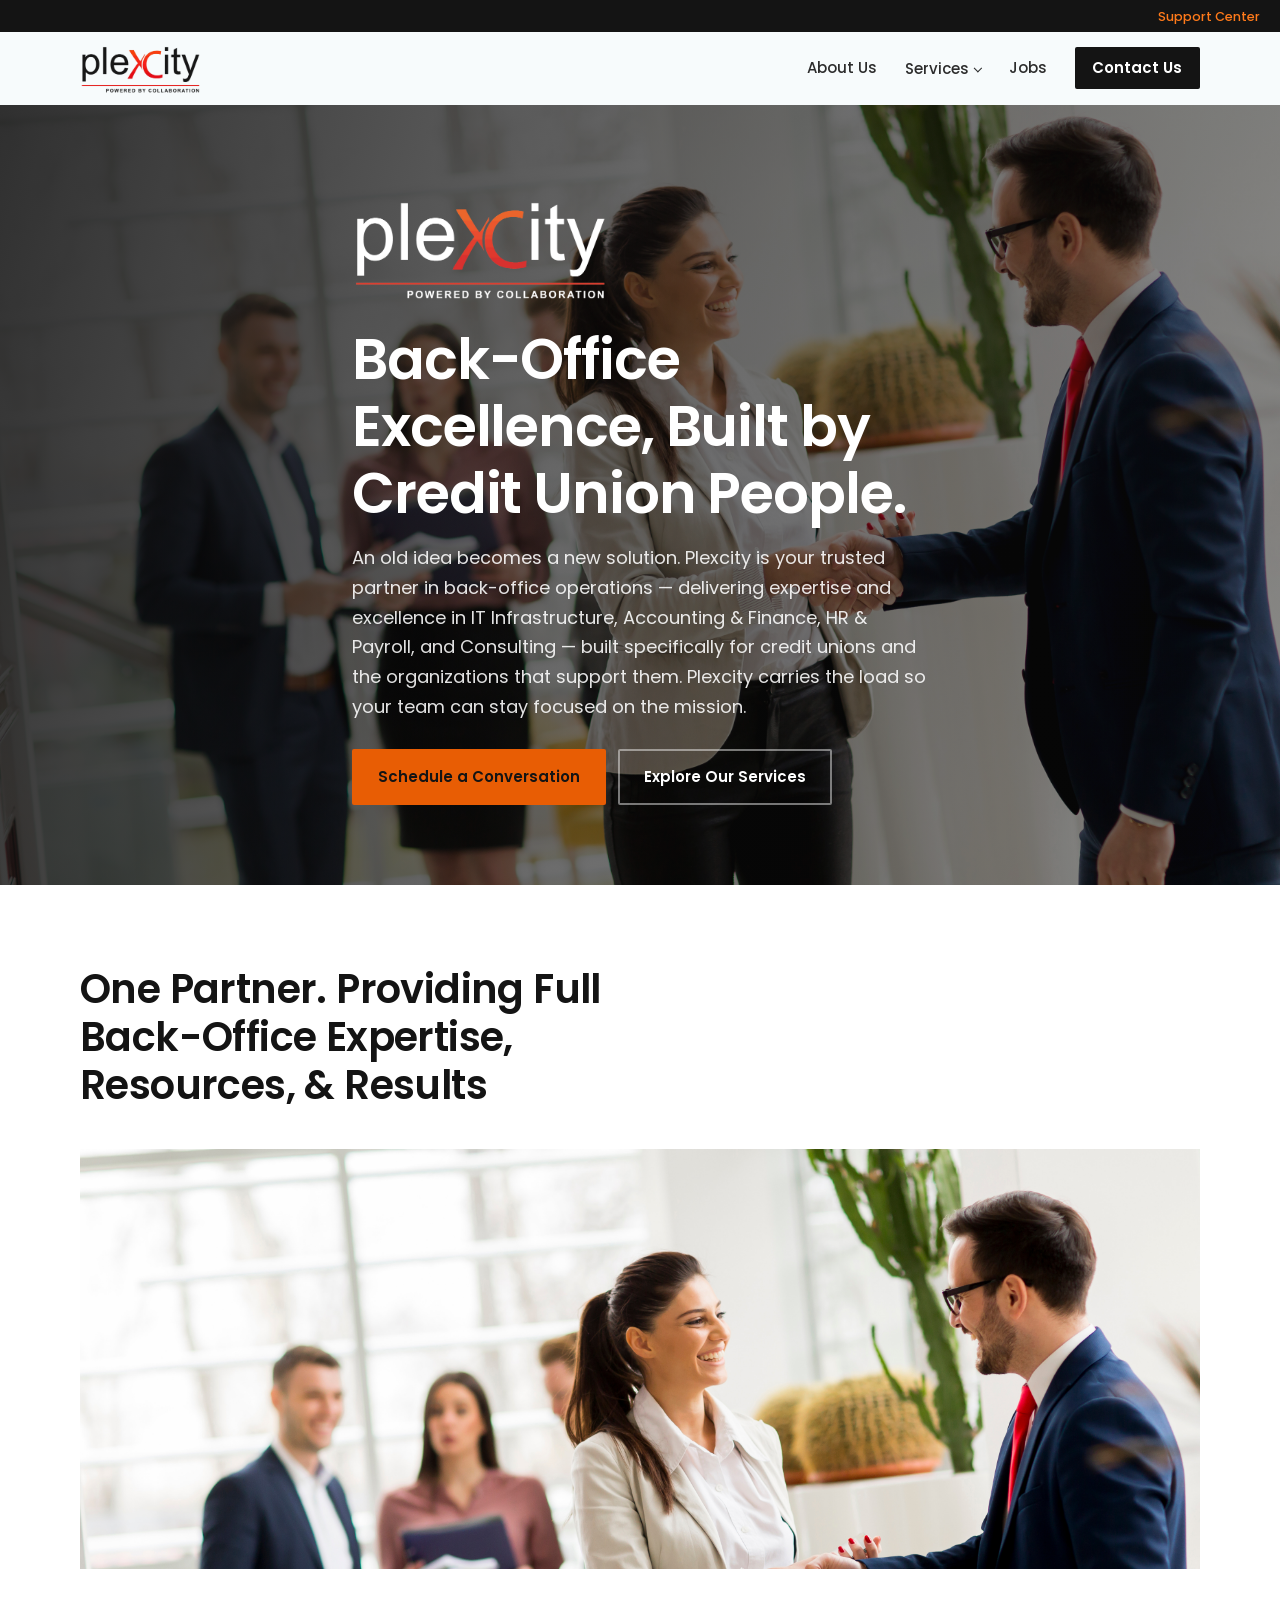
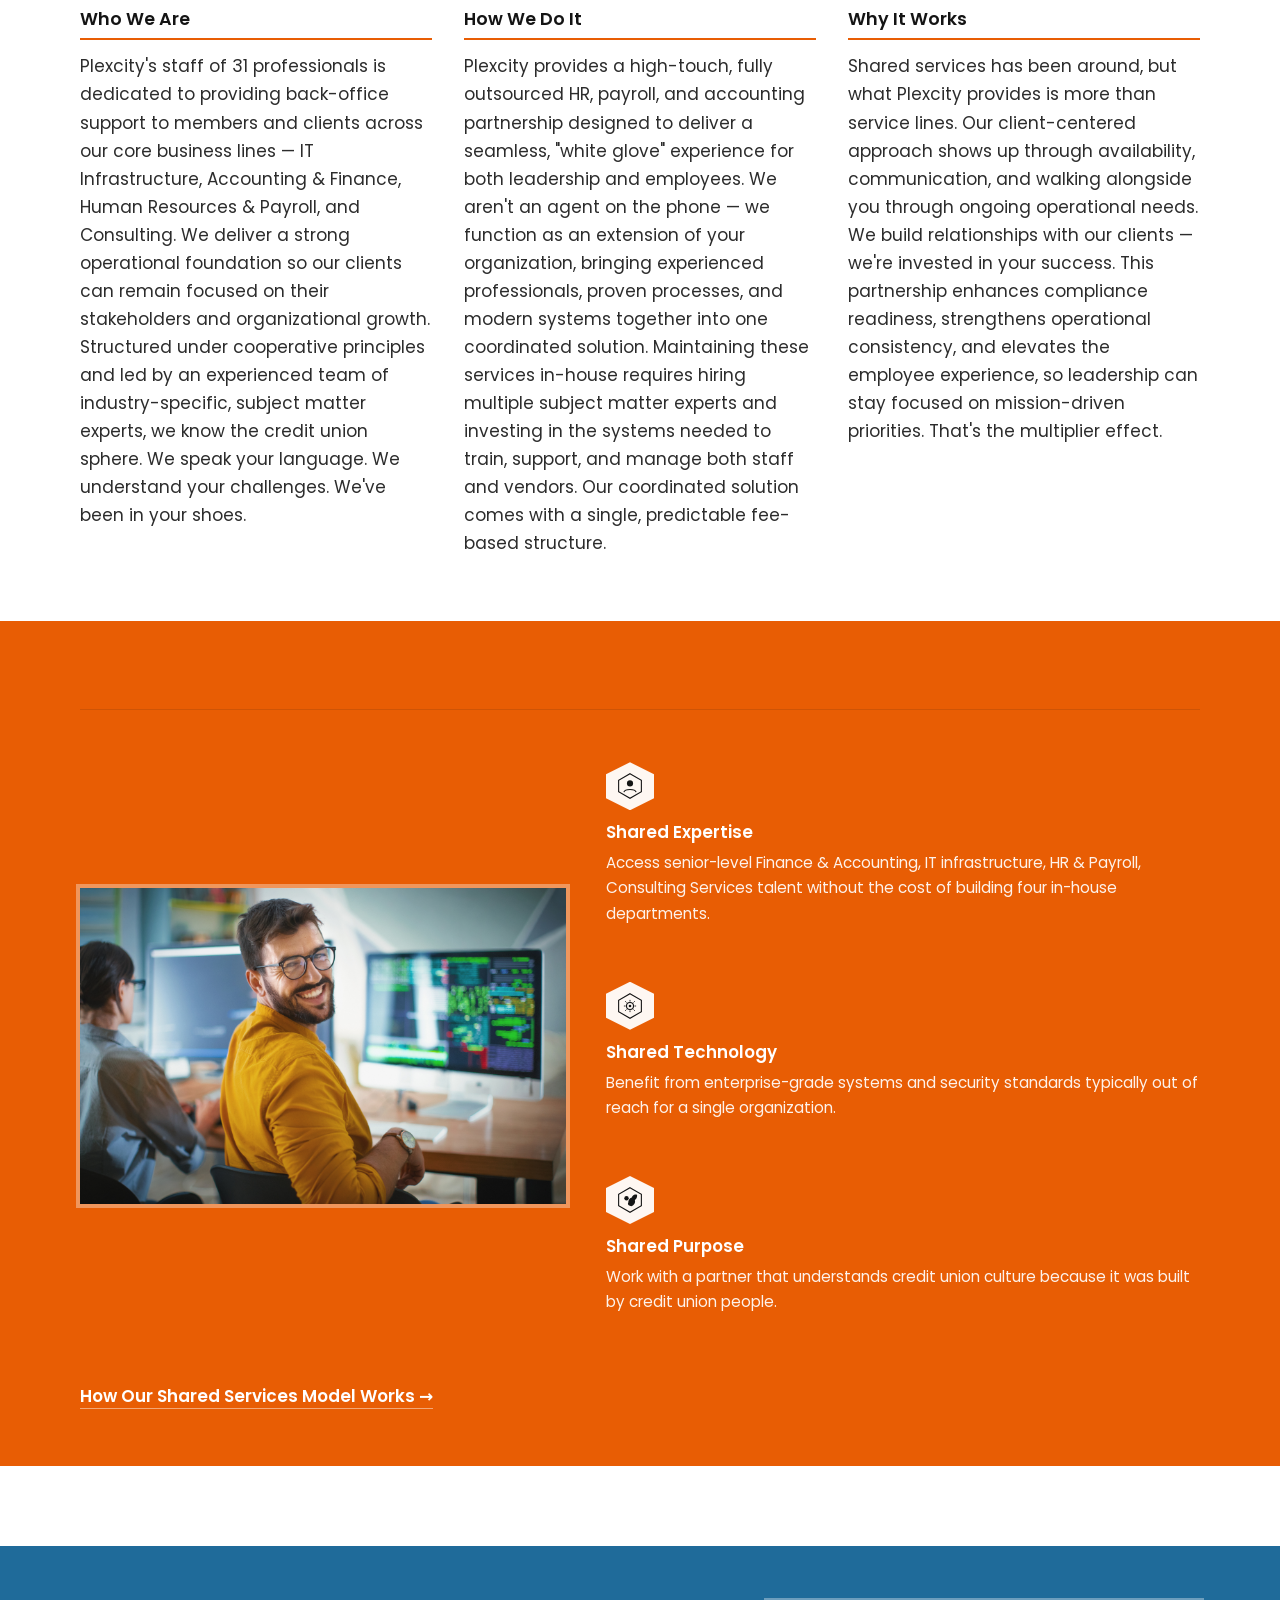
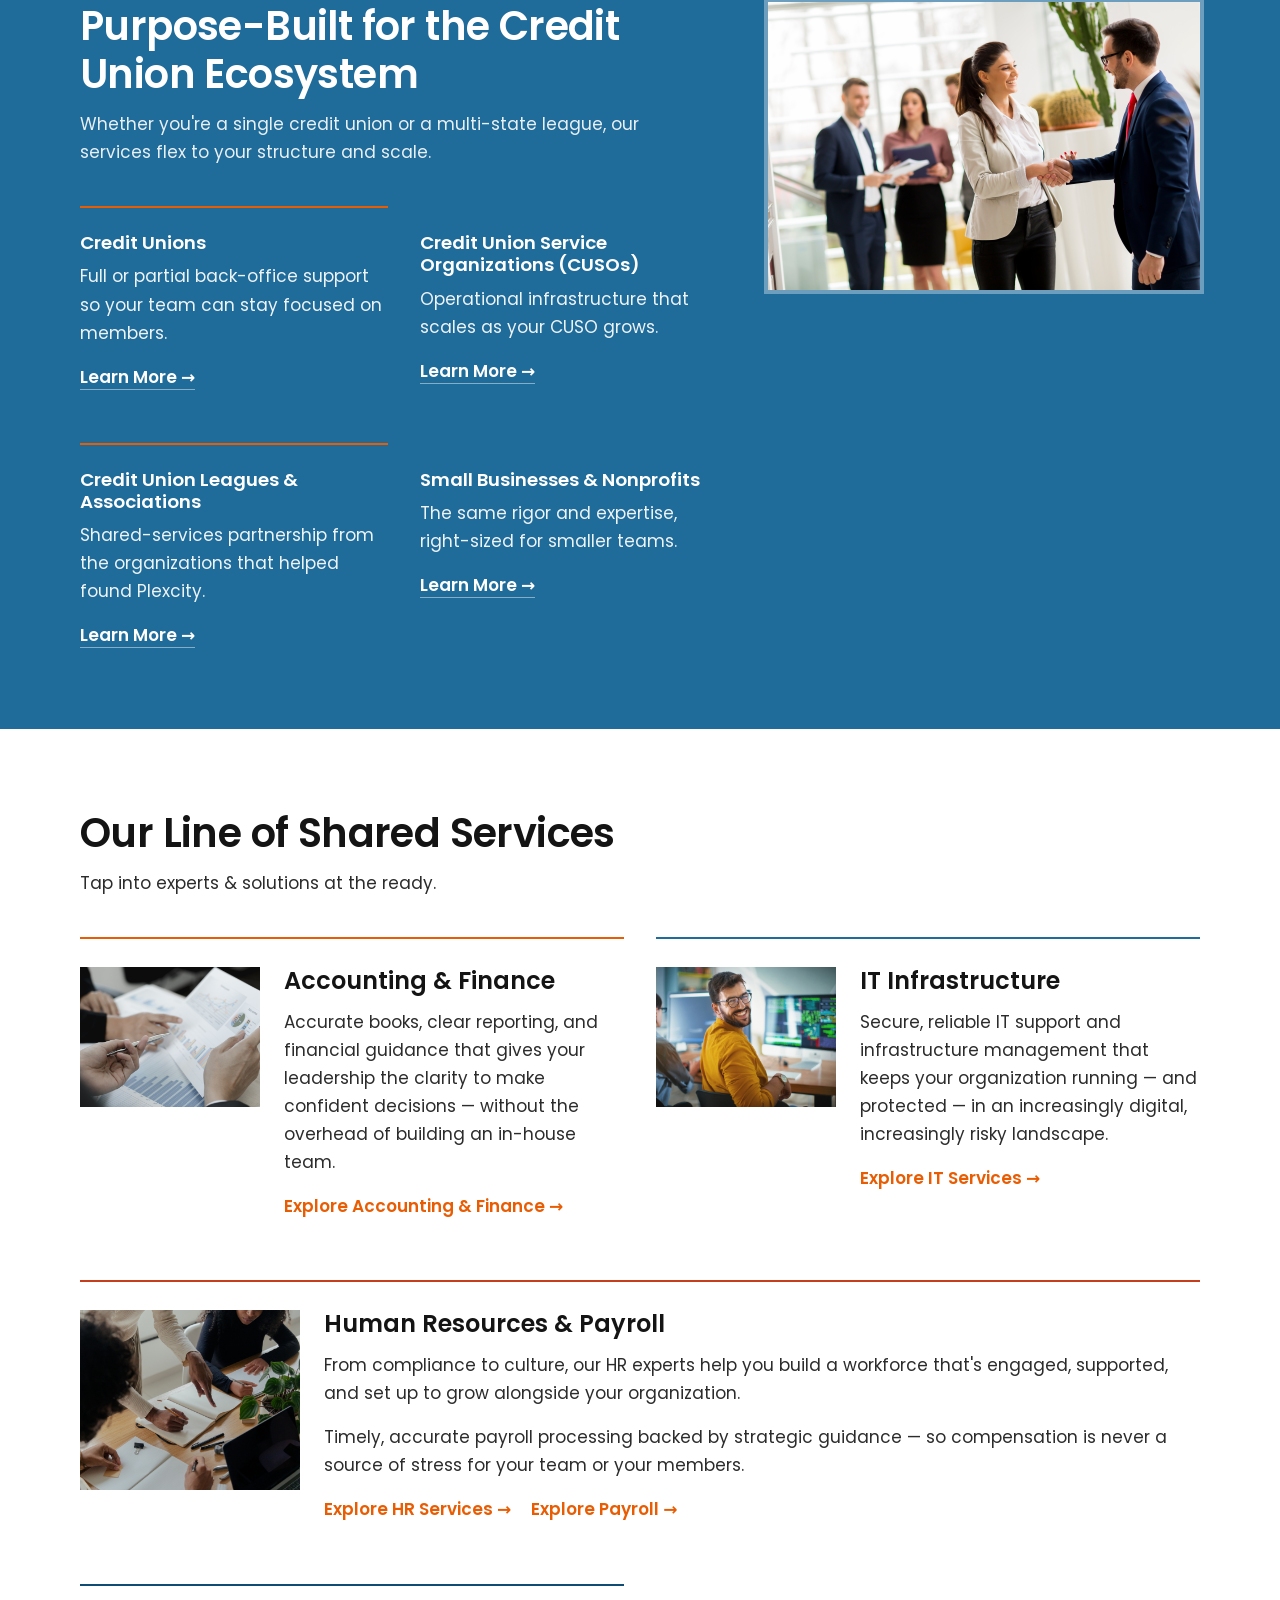
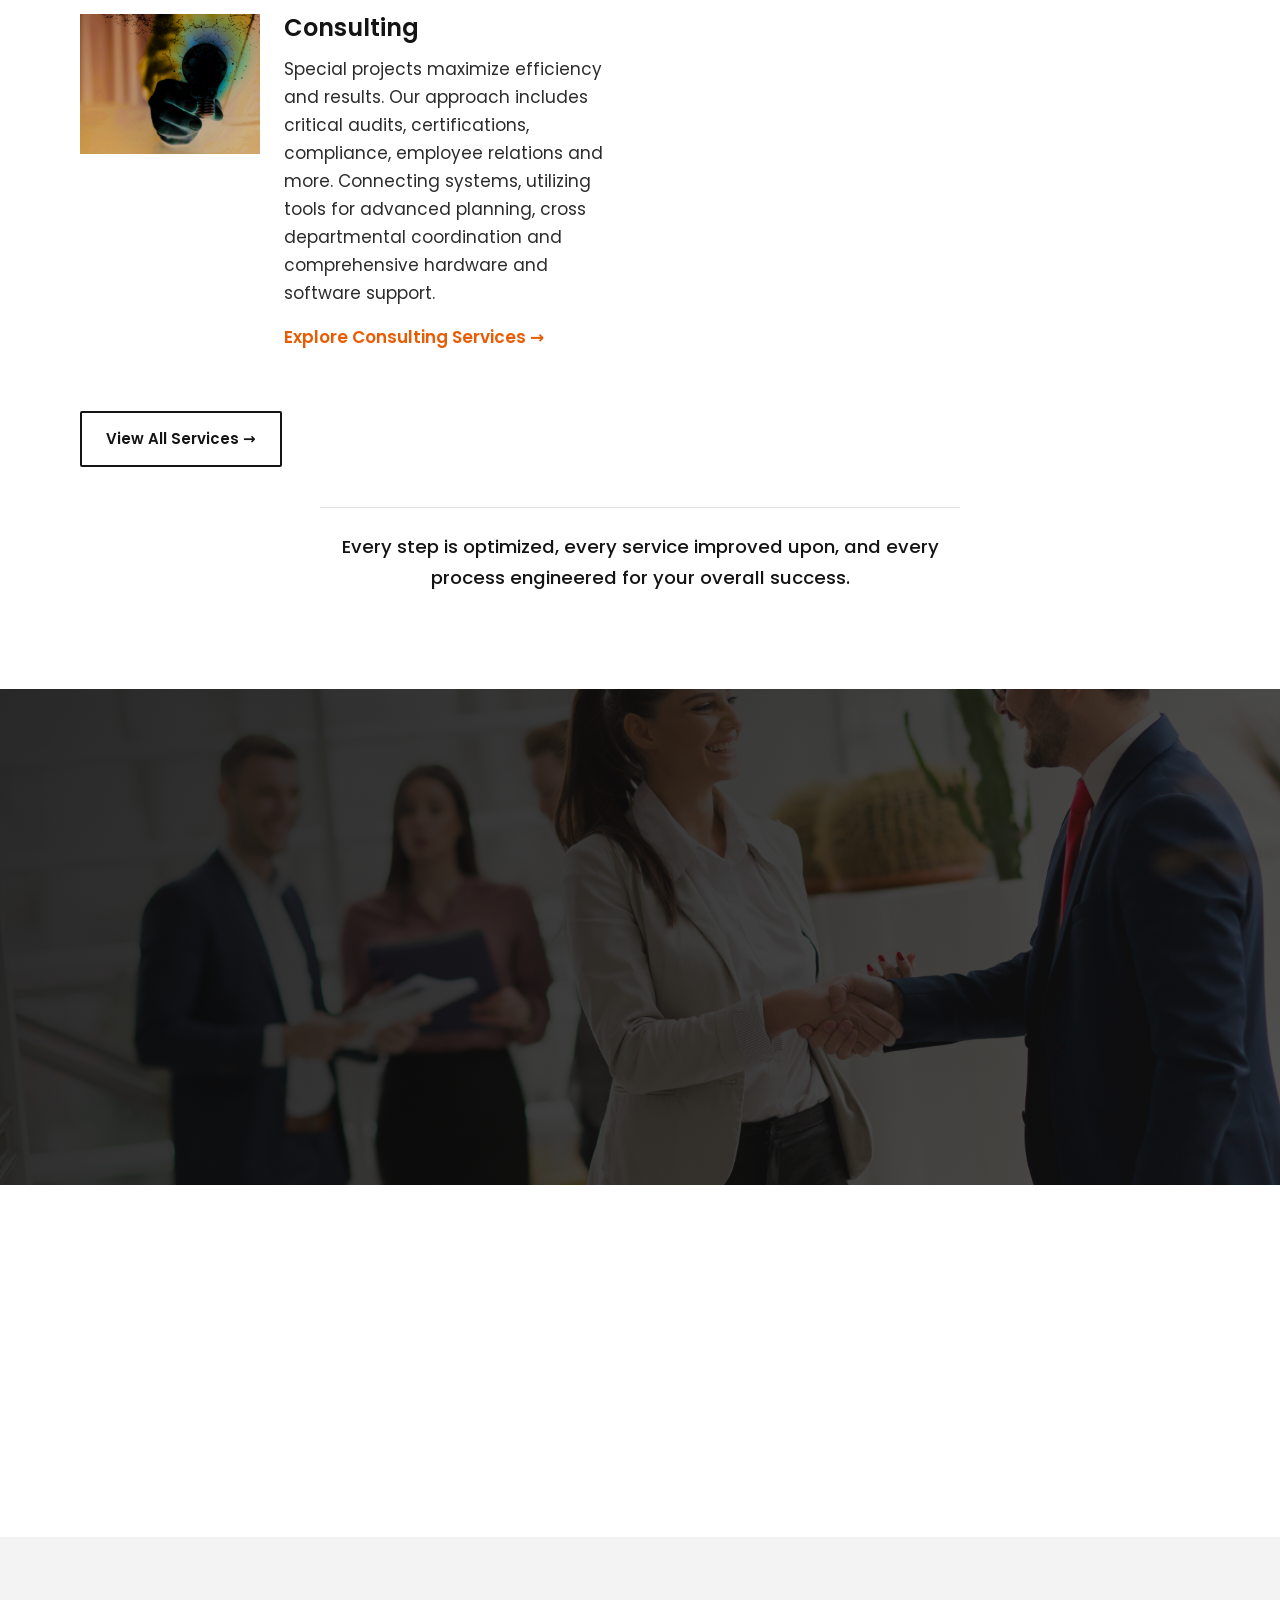
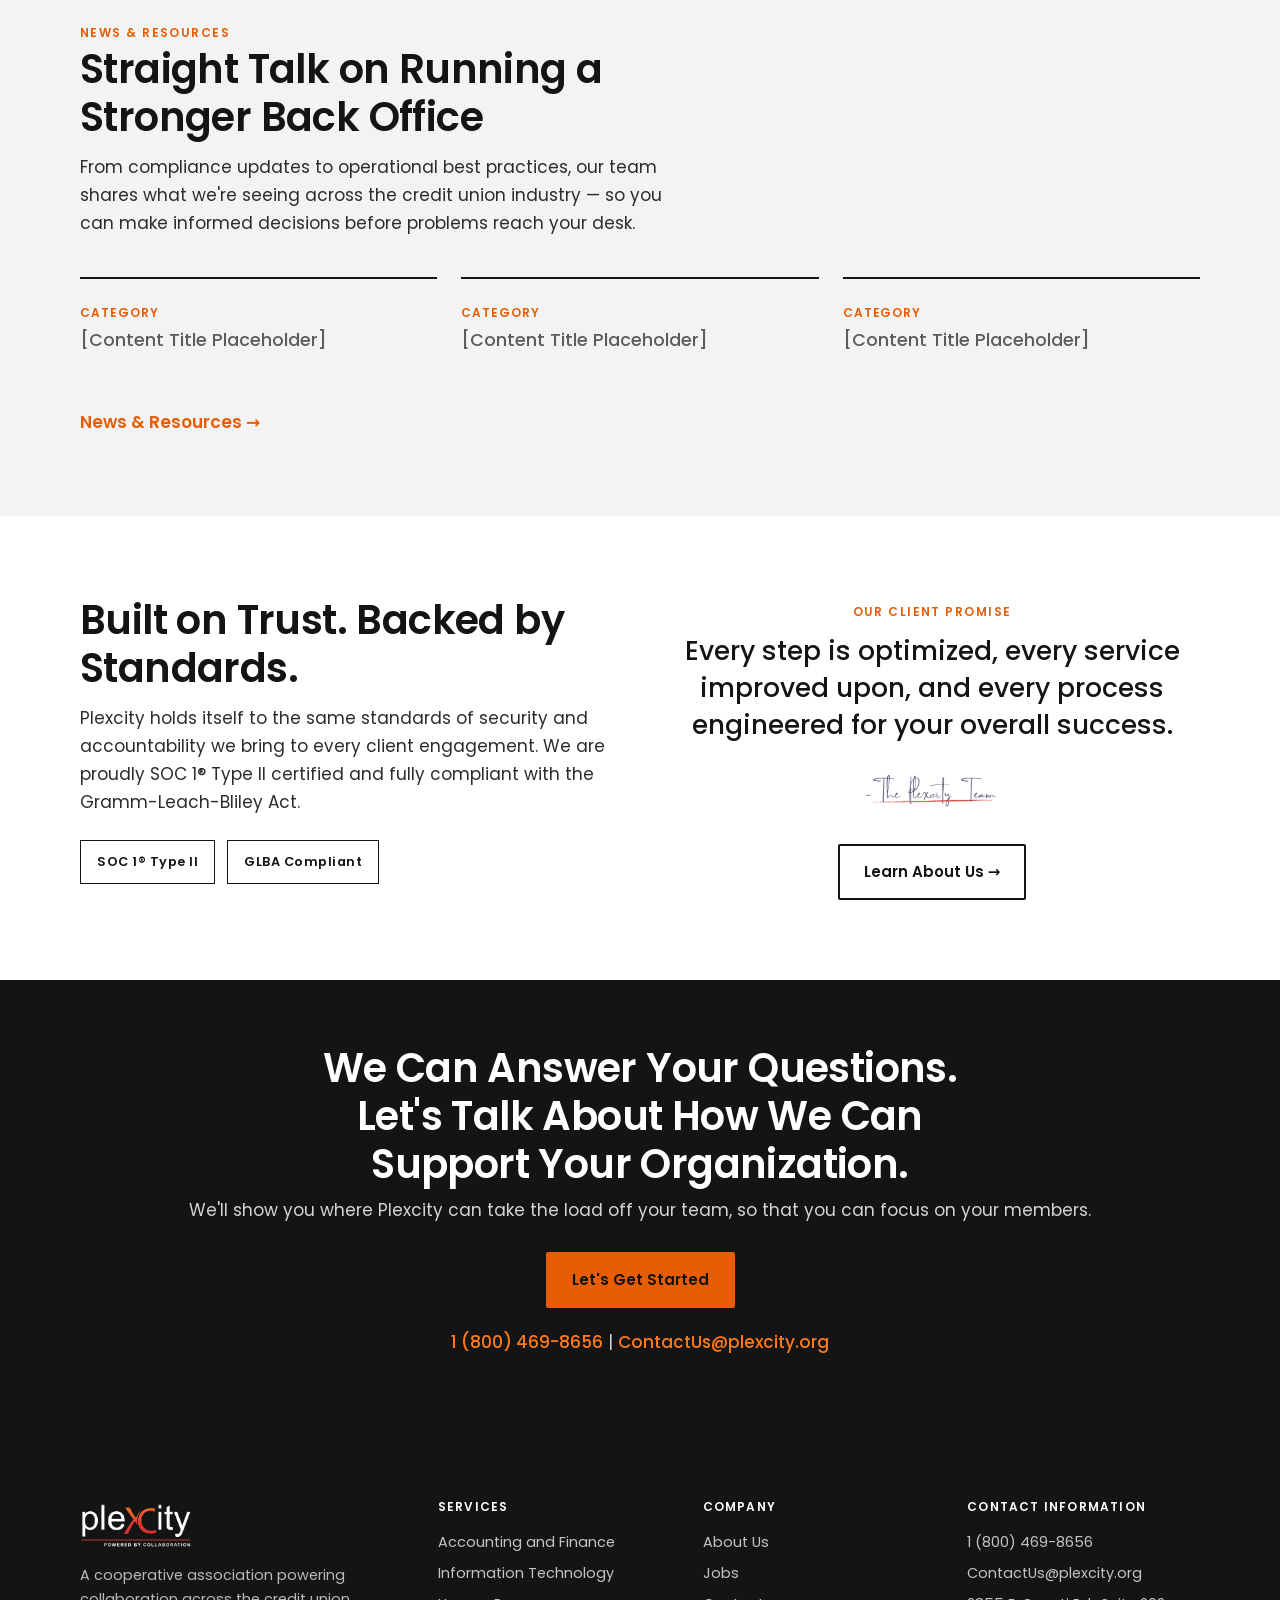
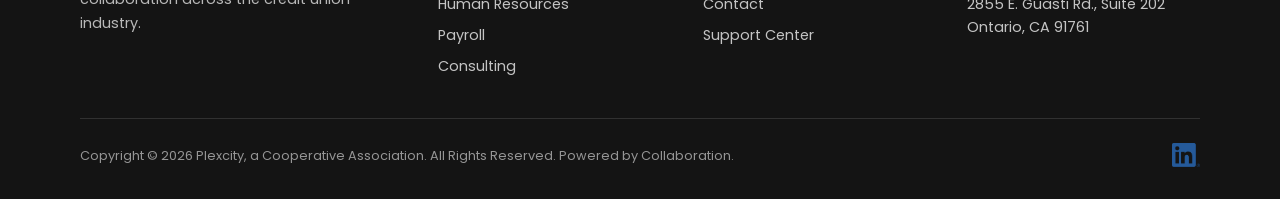
==== commit 46aa7317: "Refine homepage visuals with leave-behind color bands and photos. Use correlating service imagery, r" ====
--- a/index.html
+++ b/index.html
@@ -70,6 +70,9 @@
           <div class="section-head reveal">
             <h2>One Partner. Providing Full Back-Office Expertise, Resources, &amp; Results</h2>
           </div>
+          <div class="about-visual reveal">
+            <img src="assets/img-partnership.jpg" alt="" />
+          </div>
           <div class="trio reveal">
             <div>
               <h3>Who We Are</h3>
@@ -110,67 +113,128 @@
               </p>
             </div>
           </div>
-
-          <div class="shared-points reveal">
-            <div class="shared-point">
-              <h3>Shared Expertise</h3>
-              <p>
-                Access senior-level Finance &amp; Accounting, IT infrastructure, HR &amp; Payroll,
-                Consulting Services talent without the cost of building four in-house departments.
-              </p>
-            </div>
-            <div class="shared-point">
-              <h3>Shared Technology</h3>
-              <p>
-                Benefit from enterprise-grade systems and security standards typically out of reach
-                for a single organization.
-              </p>
-            </div>
-            <div class="shared-point">
-              <h3>Shared Purpose</h3>
-              <p>
-                Work with a partner that understands credit union culture because it was built by
-                credit union people.
-              </p>
-            </div>
-          </div>
-          <p class="section-cta reveal">
-            <a class="text-link" href="#services">How Our Shared Services Model Works →</a>
-          </p>
+        </div>
+
+        <div class="section-band section-band-orange">
+          <div class="container">
+            <div class="shared-visual-row reveal">
+              <figure class="shared-visual">
+                <img src="assets/img-it.jpg" alt="" />
+              </figure>
+              <div class="shared-points">
+                <div class="shared-point">
+                  <div class="lb-icon lb-icon-on-color" aria-hidden="true">
+                    <svg viewBox="0 0 64 64" fill="none" xmlns="http://www.w3.org/2000/svg">
+                      <path
+                        d="M32 4L58 19V45L32 60L6 45V19L32 4Z"
+                        stroke="currentColor"
+                        stroke-width="2.5"
+                      />
+                      <circle cx="32" cy="26" r="7" fill="currentColor" />
+                      <path d="M18 46c2.5-8 25.5-8 28 0" stroke="currentColor" stroke-width="2.5" />
+                    </svg>
+                  </div>
+                  <h3>Shared Expertise</h3>
+                  <p>
+                    Access senior-level Finance &amp; Accounting, IT infrastructure, HR &amp; Payroll,
+                    Consulting Services talent without the cost of building four in-house departments.
+                  </p>
+                </div>
+                <div class="shared-point">
+                  <div class="lb-icon lb-icon-on-color" aria-hidden="true">
+                    <svg viewBox="0 0 64 64" fill="none" xmlns="http://www.w3.org/2000/svg">
+                      <path
+                        d="M32 4L58 19V45L32 60L6 45V19L32 4Z"
+                        stroke="currentColor"
+                        stroke-width="2.5"
+                      />
+                      <circle cx="32" cy="32" r="8" stroke="currentColor" stroke-width="2.5" />
+                      <circle cx="32" cy="32" r="3" fill="currentColor" />
+                      <path
+                        d="M32 18v4M32 42v4M18 32h4M42 32h4M21 21l3 3M40 40l3 3M43 21l-3 3M24 40l-3 3"
+                        stroke="currentColor"
+                        stroke-width="2"
+                      />
+                    </svg>
+                  </div>
+                  <h3>Shared Technology</h3>
+                  <p>
+                    Benefit from enterprise-grade systems and security standards typically out of
+                    reach for a single organization.
+                  </p>
+                </div>
+                <div class="shared-point">
+                  <div class="lb-icon lb-icon-on-color" aria-hidden="true">
+                    <svg viewBox="0 0 64 64" fill="none" xmlns="http://www.w3.org/2000/svg">
+                      <path
+                        d="M32 4L58 19V45L32 60L6 45V19L32 4Z"
+                        stroke="currentColor"
+                        stroke-width="2.5"
+                      />
+                      <path
+                        d="M28 38c0-6 2.5-10 8-12 2-6 8-8 12-6 1 5-1 10-5 12 2 5-1 12-8 14-7-1-9-5-7-8z"
+                        fill="currentColor"
+                      />
+                      <circle cx="24" cy="28" r="5" fill="currentColor" />
+                    </svg>
+                  </div>
+                  <h3>Shared Purpose</h3>
+                  <p>
+                    Work with a partner that understands credit union culture because it was built by
+                    credit union people.
+                  </p>
+                </div>
+              </div>
+            </div>
+            <p class="section-cta reveal">
+              <a class="text-link text-link-on-dark" href="#services"
+                >How Our Shared Services Model Works →</a
+              >
+            </p>
+          </div>
         </div>
       </section>
 
       <!-- 3. Who we serve -->
-      <section class="section section-mist" id="who-we-serve">
+      <section class="section section-band section-band-blue" id="who-we-serve">
         <div class="container">
-          <div class="section-head reveal">
-            <h2>Purpose-Built for the Credit Union Ecosystem</h2>
-            <p>
-              Whether you're a single credit union or a multi-state league, our services flex to your
-              structure and scale.
-            </p>
-          </div>
-          <div class="audience-grid">
-            <article class="audience-item reveal">
-              <h3>Credit Unions</h3>
-              <p>Full or partial back-office support so your team can stay focused on members.</p>
-              <a class="text-link" href="about.html">Learn More →</a>
-            </article>
-            <article class="audience-item reveal">
-              <h3>Credit Union Service Organizations (CUSOs)</h3>
-              <p>Operational infrastructure that scales as your CUSO grows.</p>
-              <a class="text-link" href="about.html">Learn More →</a>
-            </article>
-            <article class="audience-item reveal">
-              <h3>Credit Union Leagues &amp; Associations</h3>
-              <p>Shared-services partnership from the organizations that helped found Plexcity.</p>
-              <a class="text-link" href="about.html">Learn More →</a>
-            </article>
-            <article class="audience-item reveal">
-              <h3>Small Businesses &amp; Nonprofits</h3>
-              <p>The same rigor and expertise, right-sized for smaller teams.</p>
-              <a class="text-link" href="about.html">Learn More →</a>
-            </article>
+          <div class="serve-layout">
+            <div>
+              <div class="section-head reveal">
+                <h2>Purpose-Built for the Credit Union Ecosystem</h2>
+                <p>
+                  Whether you're a single credit union or a multi-state league, our services flex to
+                  your structure and scale.
+                </p>
+              </div>
+              <div class="audience-grid">
+                <article class="audience-item reveal">
+                  <h3>Credit Unions</h3>
+                  <p>Full or partial back-office support so your team can stay focused on members.</p>
+                  <a class="text-link text-link-on-dark" href="about.html">Learn More →</a>
+                </article>
+                <article class="audience-item reveal">
+                  <h3>Credit Union Service Organizations (CUSOs)</h3>
+                  <p>Operational infrastructure that scales as your CUSO grows.</p>
+                  <a class="text-link text-link-on-dark" href="about.html">Learn More →</a>
+                </article>
+                <article class="audience-item reveal">
+                  <h3>Credit Union Leagues &amp; Associations</h3>
+                  <p>
+                    Shared-services partnership from the organizations that helped found Plexcity.
+                  </p>
+                  <a class="text-link text-link-on-dark" href="about.html">Learn More →</a>
+                </article>
+                <article class="audience-item reveal">
+                  <h3>Small Businesses &amp; Nonprofits</h3>
+                  <p>The same rigor and expertise, right-sized for smaller teams.</p>
+                  <a class="text-link text-link-on-dark" href="about.html">Learn More →</a>
+                </article>
+              </div>
+            </div>
+            <figure class="serve-photo reveal">
+              <img src="assets/img-partnership.jpg" alt="" />
+            </figure>
           </div>
         </div>
       </section>
@@ -183,48 +247,70 @@
             <p>Tap into experts &amp; solutions at the ready.</p>
           </div>
           <div class="service-blocks">
-            <article class="service-block reveal">
-              <h3>Accounting &amp; Finance</h3>
-              <p>
-                Accurate books, clear reporting, and financial guidance that gives your leadership
-                the clarity to make confident decisions — without the overhead of building an
-                in-house team.
-              </p>
-              <a class="text-link" href="services/accounting.html">Explore Accounting &amp; Finance →</a>
-            </article>
-            <article class="service-block reveal">
-              <h3>IT Infrastructure</h3>
-              <p>
-                Secure, reliable IT support and infrastructure management that keeps your
-                organization running — and protected — in an increasingly digital, increasingly risky
-                landscape.
-              </p>
-              <a class="text-link" href="services/it.html">Explore IT Services →</a>
-            </article>
-            <article class="service-block service-block-wide reveal">
-              <h3>Human Resources &amp; Payroll</h3>
-              <p>
-                From compliance to culture, our HR experts help you build a workforce that's engaged,
-                supported, and set up to grow alongside your organization.
-              </p>
-              <p>
-                Timely, accurate payroll processing backed by strategic guidance — so compensation is
-                never a source of stress for your team or your members.
-              </p>
-              <div class="btn-group btn-group-inline">
-                <a class="text-link" href="services/hr.html">Explore HR Services →</a>
-                <a class="text-link" href="services/payroll.html">Explore Payroll →</a>
-              </div>
-            </article>
-            <article class="service-block reveal">
-              <h3>Consulting</h3>
-              <p>
-                Special projects maximize efficiency and results. Our approach includes critical
-                audits, certifications, compliance, employee relations and more. Connecting systems,
-                utilizing tools for advanced planning, cross departmental coordination and
-                comprehensive hardware and software support.
-              </p>
-              <a class="text-link" href="services/consulting.html">Explore Consulting Services →</a>
+            <article class="service-block service-block-media reveal">
+              <figure>
+                <img src="assets/img-accounting.jpg" alt="" />
+              </figure>
+              <div>
+                <h3>Accounting &amp; Finance</h3>
+                <p>
+                  Accurate books, clear reporting, and financial guidance that gives your leadership
+                  the clarity to make confident decisions — without the overhead of building an
+                  in-house team.
+                </p>
+                <a class="text-link" href="services/accounting.html"
+                  >Explore Accounting &amp; Finance →</a
+                >
+              </div>
+            </article>
+            <article class="service-block service-block-media reveal">
+              <figure>
+                <img src="assets/img-it.jpg" alt="" />
+              </figure>
+              <div>
+                <h3>IT Infrastructure</h3>
+                <p>
+                  Secure, reliable IT support and infrastructure management that keeps your
+                  organization running — and protected — in an increasingly digital, increasingly
+                  risky landscape.
+                </p>
+                <a class="text-link" href="services/it.html">Explore IT Services →</a>
+              </div>
+            </article>
+            <article class="service-block service-block-media service-block-wide reveal">
+              <figure>
+                <img src="assets/img-team.jpg" alt="" />
+              </figure>
+              <div>
+                <h3>Human Resources &amp; Payroll</h3>
+                <p>
+                  From compliance to culture, our HR experts help you build a workforce that's
+                  engaged, supported, and set up to grow alongside your organization.
+                </p>
+                <p>
+                  Timely, accurate payroll processing backed by strategic guidance — so compensation
+                  is never a source of stress for your team or your members.
+                </p>
+                <div class="btn-group btn-group-inline">
+                  <a class="text-link" href="services/hr.html">Explore HR Services →</a>
+                  <a class="text-link" href="services/payroll.html">Explore Payroll →</a>
+                </div>
+              </div>
+            </article>
+            <article class="service-block service-block-media reveal">
+              <figure>
+                <img src="assets/img-consulting.jpg" alt="" />
+              </figure>
+              <div>
+                <h3>Consulting</h3>
+                <p>
+                  Special projects maximize efficiency and results. Our approach includes critical
+                  audits, certifications, compliance, employee relations and more. Connecting
+                  systems, utilizing tools for advanced planning, cross departmental coordination and
+                  comprehensive hardware and software support.
+                </p>
+                <a class="text-link" href="services/consulting.html">Explore Consulting Services →</a>
+              </div>
             </article>
           </div>
           <p class="section-cta reveal">
@@ -240,7 +326,7 @@
       <!-- 5. Value & values -->
       <section class="section band-photo" id="values">
         <div class="band-photo-media" aria-hidden="true">
-          <img src="assets/collab-photo.jpg" alt="" />
+          <img src="assets/img-partnership.jpg" alt="" />
         </div>
         <div class="container band-photo-content">
           <div class="section-head reveal">
--- a/css/styles.css
+++ b/css/styles.css
@@ -7,6 +7,10 @@
   --teal: #c73e1d;
   --aqua: #e85d04;
   --aqua-bright: #ff7a1a;
+  --lb-orange: #e85d04;
+  --lb-orange-deep: #c73e1d;
+  --lb-blue: #1f6b9a;
+  --lb-blue-deep: #0f4c75;
   --mist: #f3f3f3;
   --paper: #ffffff;
   --white: #ffffff;
@@ -350,7 +354,8 @@
 }
 
 .hero-photo .hero-media img {
-  opacity: 0.7;
+  opacity: 0.85;
+  object-position: center;
 }
 
 .hero-media {
@@ -372,8 +377,7 @@
   position: absolute;
   inset: 0;
   background:
-    linear-gradient(105deg, rgba(10, 10, 10, 0.88) 0%, rgba(10, 10, 10, 0.62) 48%, rgba(20, 20, 20, 0.4) 100%),
-    radial-gradient(ellipse at 80% 20%, rgba(232, 93, 4, 0.2), transparent 50%);
+    linear-gradient(105deg, rgba(10, 10, 10, 0.82) 0%, rgba(10, 10, 10, 0.55) 45%, rgba(10, 10, 10, 0.35) 100%);
 }
 
 .hero-content {
@@ -1142,14 +1146,104 @@
 
 .shared-points {
   display: grid;
-  grid-template-columns: repeat(3, 1fr);
+  grid-template-columns: 1fr;
+  gap: 0;
+  padding-top: 0;
+  border-top: none;
+}
+
+.about-visual {
+  margin: 0 0 2.5rem;
+  overflow: hidden;
+}
+
+.about-visual img {
+  width: 100%;
+  max-height: 420px;
+  object-fit: cover;
+  object-position: center top;
+}
+
+.shared-visual-row {
+  display: grid;
+  grid-template-columns: 0.9fr 1.1fr;
+  gap: 2.5rem;
+  align-items: center;
+  margin-top: 2rem;
+  padding-top: 2rem;
+  border-top: 1px solid var(--line);
+}
+
+.shared-visual {
+  margin: 0;
+}
+
+.shared-visual img {
+  width: 100%;
+  height: auto;
+  display: block;
+}
+
+.serve-layout {
+  display: grid;
+  grid-template-columns: 1.2fr 0.8fr;
+  gap: 2.5rem;
+  align-items: start;
+}
+
+.serve-photo {
+  margin: 0;
+  position: sticky;
+  top: calc(var(--header-h) + 1rem);
+}
+
+.serve-photo img {
+  width: 100%;
+  height: auto;
+  display: block;
+  object-fit: cover;
+  max-height: 520px;
+}
+
+.service-block-media {
+  display: grid;
+  grid-template-columns: 180px 1fr;
   gap: 1.5rem;
-  padding-top: 1rem;
-  border-top: 1px solid var(--line);
+  align-items: start;
+  padding-top: 1.5rem;
+}
+
+.service-block-media figure {
+  margin: 0;
+  overflow: hidden;
+}
+
+.service-block-media figure img {
+  width: 100%;
+  height: 140px;
+  object-fit: cover;
+  display: block;
+}
+
+.service-block-wide.service-block-media {
+  grid-template-columns: 220px 1fr;
+}
+
+.service-block-wide.service-block-media figure img {
+  height: 180px;
 }
 
 .shared-point {
   padding: 1.25rem 0;
+  margin-bottom: 1rem;
+  border-left: none;
+  background: transparent;
+}
+
+.shared-point-orange,
+.shared-point-blue {
+  background: transparent;
+  border-left-color: transparent;
 }
 
 .shared-point h3 {
@@ -1162,6 +1256,187 @@
   font-size: 0.95rem;
 }
 
+.lb-icon {
+  width: 3rem;
+  height: 3rem;
+  margin-bottom: 0.75rem;
+  display: flex;
+  align-items: center;
+  justify-content: center;
+  clip-path: polygon(50% 0%, 100% 25%, 100% 75%, 50% 100%, 0% 75%, 0% 25%);
+}
+
+.lb-icon svg {
+  width: 1.75rem;
+  height: 1.75rem;
+}
+
+.lb-icon-orange {
+  background: var(--lb-orange);
+  color: var(--white);
+}
+
+.lb-icon-blue {
+  background: var(--lb-blue);
+  color: var(--white);
+}
+
+.lb-icon-on-color {
+  background: rgba(255, 255, 255, 0.95);
+  color: var(--ink);
+}
+
+.section-band {
+  width: 100vw;
+  max-width: 100vw;
+  margin-left: calc(50% - 50vw);
+  margin-right: calc(50% - 50vw);
+  padding: 3.5rem 0;
+}
+
+.section.section-band {
+  margin-top: 0;
+}
+
+#about-plexcity .section-band-orange {
+  margin-top: 2.5rem;
+}
+
+.section-band-orange {
+  background: var(--lb-orange);
+  color: var(--white);
+}
+
+.section-band-blue {
+  background: var(--lb-blue);
+  color: var(--white);
+}
+
+.section-band-orange h2,
+.section-band-orange h3,
+.section-band-blue h2,
+.section-band-blue h3 {
+  color: var(--white);
+}
+
+.section-band-orange p,
+.section-band-blue p {
+  color: rgba(255, 255, 255, 0.92);
+}
+
+.section-band-orange .section-head p,
+.section-band-blue .section-head p {
+  color: rgba(255, 255, 255, 0.9);
+}
+
+.text-link-on-dark {
+  color: var(--white);
+  border-bottom-color: rgba(255, 255, 255, 0.45);
+}
+
+.text-link-on-dark:hover {
+  color: var(--white);
+  border-bottom-color: var(--white);
+}
+
+.section-band-blue .audience-item {
+  border-top-color: rgba(255, 255, 255, 0.45);
+}
+
+.section-band-orange .shared-visual img,
+.section-band-blue .serve-photo img {
+  outline: 4px solid rgba(255, 255, 255, 0.35);
+}
+
+.lb-graphic-band {
+  position: relative;
+  margin-top: 2.5rem;
+  overflow: hidden;
+  min-height: 180px;
+}
+
+.lb-graphic-band > img {
+  width: 100%;
+  height: 220px;
+  object-fit: cover;
+  object-position: center;
+  display: block;
+  filter: saturate(1.05);
+}
+
+.lb-blocks {
+  position: absolute;
+  left: 0;
+  right: 0;
+  bottom: 0;
+  display: grid;
+  grid-template-columns: repeat(4, 1fr);
+  height: 18px;
+}
+
+.lb-block-orange {
+  background: var(--lb-orange);
+}
+
+.lb-block-blue {
+  background: var(--lb-blue);
+}
+
+.lb-block-orange-light {
+  background: #ff9a3c;
+}
+
+.lb-block-blue-dark {
+  background: var(--lb-blue-deep);
+}
+
+.lb-color-blocks {
+  display: grid;
+  grid-template-columns: 2fr 1.4fr 1fr 1.6fr;
+  gap: 0.75rem;
+  margin-top: 2.5rem;
+  min-height: 140px;
+}
+
+.lb-color-block {
+  min-height: 140px;
+}
+
+.lb-color-block-orange {
+  background: var(--lb-orange);
+}
+
+.lb-color-block-blue {
+  background: var(--lb-blue);
+}
+
+.lb-color-block-orange-deep {
+  background: var(--lb-orange-deep);
+}
+
+.lb-color-block-blue-deep {
+  background: var(--lb-blue-deep);
+}
+
+@media (max-width: 700px) {
+  .lb-color-blocks {
+    grid-template-columns: 1fr 1fr;
+    min-height: 100px;
+  }
+
+  .lb-color-block {
+    min-height: 88px;
+  }
+}
+
+.audience-item:nth-child(odd) {
+  border-top-color: var(--lb-orange);
+}
+
+.audience-item:nth-child(even) {
+  border-top-color: var(--lb-blue);
+}
+
 .audience-grid {
   display: grid;
   grid-template-columns: repeat(2, 1fr);
@@ -1190,7 +1465,19 @@
 
 .service-block {
   padding: 1.75rem 0;
-  border-top: 2px solid var(--gold);
+  border-top: 2px solid var(--lb-orange);
+}
+
+.service-block:nth-child(2) {
+  border-top-color: var(--lb-blue);
+}
+
+.service-block:nth-child(3) {
+  border-top-color: var(--lb-orange-deep);
+}
+
+.service-block:nth-child(4) {
+  border-top-color: var(--lb-blue-deep);
 }
 
 .service-block-wide {
@@ -1366,11 +1653,24 @@
   .service-blocks,
   .values-on-dark,
   .insight-grid,
-  .trust-grid {
+  .trust-grid,
+  .shared-visual-row,
+  .serve-layout,
+  .service-block-media,
+  .service-block-wide.service-block-media {
     grid-template-columns: 1fr;
   }
 
   .service-block-wide {
     grid-column: auto;
   }
-}
+
+  .serve-photo {
+    position: static;
+  }
+
+  .service-block-media figure img,
+  .service-block-wide.service-block-media figure img {
+    height: 200px;
+  }
+}
